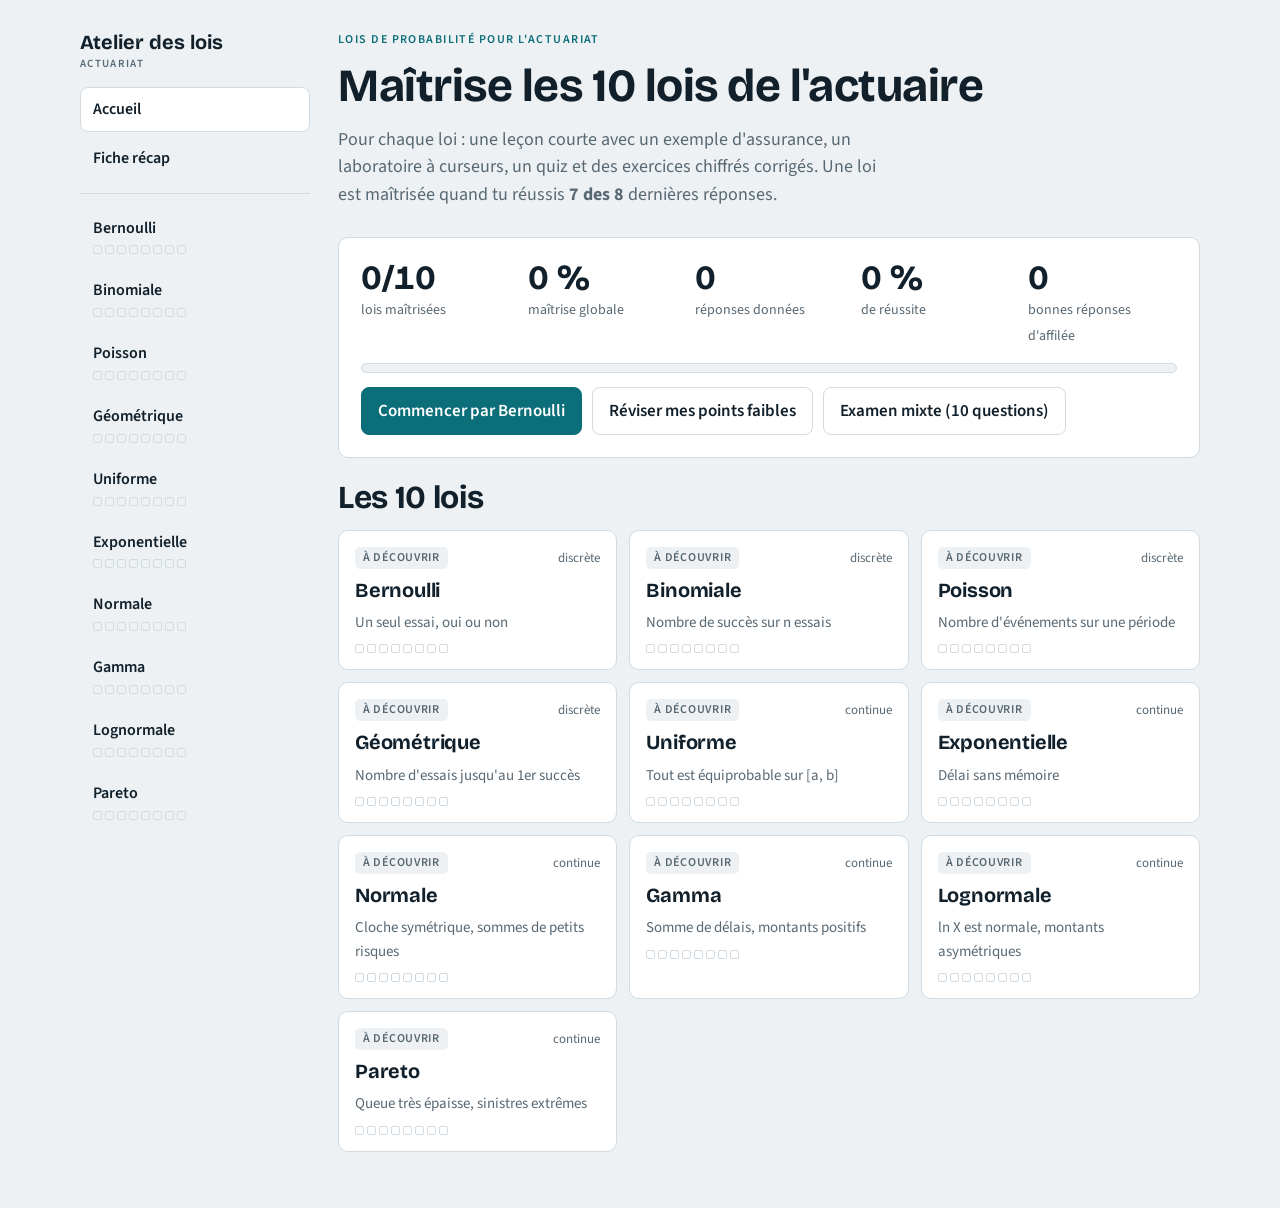
==== lois-actuariat.html @ 423b32e6 "Ajoute l'Atelier des lois : programme interactif pour maîtriser les lois de l'actuariat Co-Authored-" ====
<!doctype html>
<html lang="fr"><head><meta charset="utf-8"><meta name="viewport" content="width=device-width,initial-scale=1"></head><body>
<title>Atelier des lois</title>
<link rel="preconnect" href="https://fonts.googleapis.com">
<link rel="preconnect" href="https://fonts.gstatic.com" crossorigin>
<link rel="stylesheet" href="https://fonts.googleapis.com/css2?family=Bricolage+Grotesque:opsz,wght@12..96,500;12..96,700&family=Source+Sans+3:wght@400;600;700&family=JetBrains+Mono:wght@400;600&display=swap">
<style>
/* Layout: a rail of the ten laws (side rail on desktop, scroll strip on phone) beside a single working area. */
:root{
  --bg:#EDF1F3; --surface:#FFFFFF; --ink:#12202B; --muted:#586873; --line:#D2DBE1; --bar:#A9BAC5;
  --accent:#0B6E78; --accent-ink:#FFFFFF; --accent-soft:#D8EDEF;
  --good:#1E7B4A; --good-soft:#DCF0E4; --bad:#B3372C; --bad-soft:#F8DEDA; --warn:#8F6200; --warn-soft:#F6EBCB;
  --display:'Bricolage Grotesque','Segoe UI',system-ui,sans-serif;
  --body:'Source Sans 3','Segoe UI',system-ui,sans-serif;
  --mono:'JetBrains Mono',ui-monospace,Menlo,Consolas,monospace;
}
@media (prefers-color-scheme:dark){:root:not([data-theme="light"]){
  --bg:#0E161C; --surface:#16212A; --ink:#E6EEF2; --muted:#93A4AF; --line:#2A3945; --bar:#3F5666;
  --accent:#4CC3CF; --accent-ink:#06262A; --accent-soft:#143A40;
  --good:#5BCB8B; --good-soft:#14352A; --bad:#F0847A; --bad-soft:#3B1F1C; --warn:#E0B34A; --warn-soft:#3A2F12; color-scheme:dark}}
:root[data-theme="dark"]{
  --bg:#0E161C; --surface:#16212A; --ink:#E6EEF2; --muted:#93A4AF; --line:#2A3945; --bar:#3F5666;
  --accent:#4CC3CF; --accent-ink:#06262A; --accent-soft:#143A40;
  --good:#5BCB8B; --good-soft:#14352A; --bad:#F0847A; --bad-soft:#3B1F1C; --warn:#E0B34A; --warn-soft:#3A2F12; color-scheme:dark}
*{box-sizing:border-box}
body{background:var(--bg);color:var(--ink);font:400 17px/1.55 var(--body);padding-inline:16px;padding-block:20px 48px}
.app{max-width:1120px;margin:0 auto;display:grid;grid-template-columns:230px minmax(0,1fr);gap:28px;align-items:start}
h1,h2,h3{font-family:var(--display);line-height:1.12;margin:0;text-wrap:balance;letter-spacing:-.01em}
h1{font-size:clamp(30px,5vw,46px);font-weight:700}
h2{font-size:clamp(24px,3.6vw,32px);font-weight:700}
h3{font-size:19px;font-weight:700}
p{margin:0}
button{font:inherit;color:inherit;cursor:pointer}
:focus-visible{outline:3px solid var(--accent);outline-offset:2px}
.eyebrow{font:600 12px/1 var(--body);letter-spacing:.12em;text-transform:uppercase;color:var(--accent)}
.muted{color:var(--muted)}
.mono{font-family:var(--mono)}

/* rail */
.rail{position:sticky;top:env(safe-area-inset-top,0px);display:flex;flex-direction:column;gap:4px;padding-top:4px}
.brand{font:700 20px/1 var(--display);margin-bottom:14px;display:flex;flex-direction:column;gap:6px}
.brand span{font:600 11px/1 var(--body);letter-spacing:.12em;text-transform:uppercase;color:var(--muted)}
.rail button{all:unset;box-sizing:border-box;cursor:pointer;display:flex;flex-direction:column;gap:5px;padding:9px 12px;border-radius:8px;border:1px solid transparent}
.rail button:hover{background:var(--surface)}
.rail button:focus-visible{outline:3px solid var(--accent)}
.rail button[aria-current="page"]{background:var(--surface);border-color:var(--line)}
.rail .nm{font-weight:600;font-size:16px;white-space:nowrap}
.rail .sep{height:1px;background:var(--line);margin:8px 0}
.pips{display:flex;gap:3px}
.pips i{width:9px;height:9px;border-radius:2px;background:transparent;border:1.5px solid var(--line)}
.pips i.on{background:var(--good);border-color:var(--good)}
.pips i.off{background:var(--bad);border-color:var(--bad)}

main{min-width:0;display:flex;flex-direction:column;gap:22px}
.panel{background:var(--surface);border:1px solid var(--line);border-radius:10px;padding:22px}
.stack{display:flex;flex-direction:column;gap:14px}
.row{display:flex;flex-wrap:wrap;gap:10px;align-items:center}
.btn{border:1px solid var(--line);background:var(--surface);padding:10px 16px;border-radius:8px;font-weight:600}
.btn:hover{border-color:var(--accent)}
.btn.pri{background:var(--accent);color:var(--accent-ink);border-color:var(--accent)}
.btn.pri:hover{filter:brightness(1.08)}
.btn:disabled{opacity:.5;cursor:default}
.chip{display:inline-block;font:600 12px/1 var(--body);letter-spacing:.06em;text-transform:uppercase;padding:5px 8px;border-radius:5px;background:var(--accent-soft);color:var(--accent)}
.chip.good{background:var(--good-soft);color:var(--good)}
.chip.warn{background:var(--warn-soft);color:var(--warn)}
.chip.mute{background:var(--bg);color:var(--muted)}
.bar{height:10px;background:var(--bg);border-radius:5px;overflow:hidden;border:1px solid var(--line)}
.bar>div{height:100%;background:var(--accent)}

/* home */
.hero{display:flex;flex-direction:column;gap:14px;padding-block:6px}
.hero p{max-width:62ch;color:var(--muted);font-size:18px}
.dash{display:grid;grid-template-columns:repeat(auto-fit,minmax(118px,1fr));gap:18px}
.stat b{display:block;font:700 34px/1.05 var(--display);font-variant-numeric:tabular-nums}
.stat span{font-size:14px;color:var(--muted)}
.laws{display:grid;grid-template-columns:repeat(auto-fill,minmax(210px,1fr));gap:12px}
.lawcard{all:unset;box-sizing:border-box;cursor:pointer;background:var(--surface);border:1px solid var(--line);border-radius:10px;padding:16px;display:flex;flex-direction:column;gap:10px;min-width:0}
.lawcard:hover{border-color:var(--accent)}
.lawcard:focus-visible{outline:3px solid var(--accent)}
.lawcard h3{font-size:20px}
.lawcard .reco{font-size:15px;color:var(--muted)}

/* tabs */
.tabs{display:flex;flex-wrap:wrap;gap:6px;border-bottom:1px solid var(--line)}
.tabs button{all:unset;box-sizing:border-box;cursor:pointer;padding:10px 14px;font-weight:600;color:var(--muted);border-bottom:3px solid transparent;margin-bottom:-1px}
.tabs button[aria-selected="true"]{color:var(--ink);border-bottom-color:var(--accent)}
.tabs button:focus-visible{outline:3px solid var(--accent)}
.lead{font:500 21px/1.4 var(--display);max-width:60ch}
.cols{display:grid;grid-template-columns:repeat(auto-fit,minmax(260px,1fr));gap:16px}
.formulas{font:400 15.5px/1.9 var(--mono);background:var(--bg);border-radius:8px;padding:14px 16px;overflow-x:auto;white-space:pre}
.tips{margin:0;padding:0;list-style:none;display:flex;flex-direction:column;gap:10px}
.tips li{padding-left:22px;position:relative}
.tips li::before{content:"";position:absolute;left:2px;top:.6em;width:9px;height:9px;border-radius:2px;background:var(--accent)}
.trap{border-left:4px solid var(--bad);background:var(--bad-soft);padding:12px 14px;border-radius:0 8px 8px 0}
.trap b{color:var(--bad)}

/* explorer */
.chart{width:100%;height:auto;display:block}
.chart text{fill:var(--muted);font:12px var(--mono)}
.ctl{display:grid;grid-template-columns:repeat(auto-fit,minmax(220px,1fr));gap:14px 22px}
.ctl label{display:flex;flex-direction:column;gap:4px;font-weight:600;font-size:15px}
.ctl output{font:600 15px var(--mono);color:var(--accent)}
.ctl input[type=range]{width:100%;accent-color:var(--accent)}
.kv{display:grid;grid-template-columns:repeat(auto-fit,minmax(130px,1fr));gap:12px}
.kv div{background:var(--bg);border-radius:8px;padding:10px 12px}
.kv small{display:block;color:var(--muted);font-size:13px}
.kv b{font:600 19px var(--mono);font-variant-numeric:tabular-nums;word-break:break-word}
.kv .hl{background:var(--accent-soft)}
.kv .hl b{color:var(--accent)}

/* sessions */
.prog{display:flex;align-items:center;gap:12px}
.prog .bar{flex:1}
.q{font:500 22px/1.35 var(--display);max-width:62ch}
.q b{font-weight:700}
.opts{display:flex;flex-direction:column;gap:9px}
.opt{text-align:left;border:1.5px solid var(--line);background:var(--surface);border-radius:8px;padding:12px 14px;display:flex;gap:12px}
.opt:hover:not(:disabled){border-color:var(--accent)}
.opt .k{font:600 14px var(--mono);color:var(--muted);padding-top:2px}
.opt.right{border-color:var(--good);background:var(--good-soft)}
.opt.wrong{border-color:var(--bad);background:var(--bad-soft)}
.opt:disabled{cursor:default}
.ans{display:flex;flex-wrap:wrap;gap:10px}
.ans input{font:600 20px var(--mono);padding:10px 14px;border:1.5px solid var(--line);border-radius:8px;background:var(--surface);color:var(--ink);width:min(100%,220px)}
.fb{padding:14px 16px;border-radius:8px;display:flex;flex-direction:column;gap:6px}
.fb.ok{background:var(--good-soft)}
.fb.ko{background:var(--bad-soft)}
.fb strong{font-family:var(--display);font-size:18px}
.fb.ok strong{color:var(--good)}
.fb.ko strong{color:var(--bad)}
.hint{background:var(--warn-soft);color:var(--ink);padding:10px 14px;border-radius:8px;font-family:var(--mono);font-size:14.5px}
.big{font:700 clamp(44px,9vw,72px)/1 var(--display);font-variant-numeric:tabular-nums}
.scroll{overflow-x:auto}
table{border-collapse:collapse;width:100%;min-width:760px;font-size:15px}
th,td{text-align:left;padding:10px 12px;border-bottom:1px solid var(--line);vertical-align:top}
th{font:600 12px var(--body);letter-spacing:.08em;text-transform:uppercase;color:var(--muted)}
td.m{font-family:var(--mono);font-size:13.5px}
.decide{display:grid;grid-template-columns:repeat(auto-fit,minmax(280px,1fr));gap:8px 24px;margin:0;padding:0;list-style:none}
.decide li{display:flex;gap:10px;align-items:baseline}
.decide b{white-space:nowrap}

@media (max-width:860px){
  .app{grid-template-columns:minmax(0,1fr);gap:16px}
  .rail{position:static;flex-direction:row;overflow-x:auto;gap:6px;padding-bottom:8px}
  .brand{display:none}
  .rail button{flex:0 0 auto;background:var(--surface);border-color:var(--line)}
  .rail .sep{display:none}
  .panel{padding:16px}
}
@media (prefers-reduced-motion:no-preference){.bar>div{transition:width .5s}}
</style>

<div class="app">
  <nav class="rail" id="rail" aria-label="Navigation"></nav>
  <main id="main"></main>
</div>

<script>
(function(){
'use strict';
const rnd=a=>a[Math.floor(Math.random()*a.length)];
const ri=(a,b)=>a+Math.floor(Math.random()*(b-a+1));
const shuffle=a=>{a=a.slice();for(let i=a.length-1;i>0;i--){const j=Math.floor(Math.random()*(i+1));[a[i],a[j]]=[a[j],a[i]];}return a;};
const fr=(x,d=3)=>isFinite(x)?Number(x).toLocaleString('fr-FR',{maximumFractionDigits:d}):'∞';
const $=s=>document.querySelector(s);
const comb=(n,k)=>{let r=1;for(let i=1;i<=k;i++)r=r*(n-k+i)/i;return r;};
function lg(x){const c=[76.18009172947146,-86.50532032941677,24.01409824083091,-1.231739572450155,0.1208650973866179e-2,-0.5395239384953e-5];let y=x,t=x+5.5;t-=(x+.5)*Math.log(t);let s=1.000000000190015;for(let j=0;j<6;j++)s+=c[j]/++y;return -t+Math.log(2.5066282746310005*s/x);}
function erf(x){const s=Math.sign(x);x=Math.abs(x);const t=1/(1+.3275911*x);return s*(1-(((((1.061405429*t-1.453152027)*t)+1.421413741)*t-.284496736)*t+.254829592)*t*Math.exp(-x*x));}
const Phi=z=>.5*(1+erf(z/Math.SQRT2));
const PHI={0.5:.6915,1:.8413,1.5:.9332,2:.9772};
const sumF=(f,lo,k)=>{let s=0;for(let i=lo;i<=k;i++)s+=f(i);return Math.min(1,s);};
function simpson(f,a,b,n=400){if(b<=a)return 0;const h=(b-a)/n;let s=f(a)+f(b);for(let i=1;i<n;i++)s+=f(a+i*h)*(i%2?4:2);return s*h/3;}

/* ======================= CONTENU : les 10 lois ======================= */
const LAWS=[
{id:'bernoulli',name:'Bernoulli',tag:'discrète',reco:'Un seul essai, oui ou non',
 idea:`Une seule expérience, deux issues : succès (1) avec la probabilité p, échec (0) sinon. C'est la brique de base de presque toutes les autres lois de comptage.`,
 ex:`Une police d'assurance auto sur un an : sinistre (1) ou pas de sinistre (0). Si 8 % des assurés ont un sinistre, alors p = 0,08.`,
 formulas:`P(X=1) = p        P(X=0) = 1 − p\nE[X]   = p\nVar(X) = p(1 − p)`,
 eS:'p',vS:'p(1−p)',use:'Indicateur de sinistre, de décès, de défaut',
 tips:[`E[X] = p : l'espérance d'un indicateur est la probabilité de l'événement.`,`La variance est maximale pour p = 0,5 (elle vaut alors 0,25). Elle tend vers 0 quand p approche 0 ou 1.`,`Une perte de montant fixe L avec probabilité p s'écrit L·X : espérance L·p, variance L²·p(1−p).`],
 trap:`La variance est p(1−p), pas p². Et pour une perte L·X, la constante L passe au carré dans la variance.`,
 kind:'d',params:[{k:'p',l:'p (probabilité de succès)',min:.02,max:.98,step:.01,v:.3}],
 range:p=>[0,1],f:(p,k)=>k===1?p.p:k===0?1-p.p:0,F:(p,k)=>k<0?0:k<1?1-p.p:1,
 mean:p=>p.p,vr:p=>p.p*(1-p.p),
 gen:[
  ()=>{const p=rnd([.05,.1,.15,.2,.25,.3]);return{q:`Un assuré a une probabilité <b>${fr(p)}</b> d'avoir un sinistre dans l'année. Soit X l'indicateur du sinistre (1 si sinistre, 0 sinon). Calcule <b>Var(X)</b>.`,a:p*(1-p),hint:'Var(X) = p(1 − p)',sol:`X est une Bernoulli(${fr(p)}). Var(X) = p(1 − p) = ${fr(p)} × ${fr(1-p)} = ${fr(p*(1-p),4)}.`};},
  ()=>{const p=rnd([.05,.1,.2,.25]),L=rnd([1000,2000,5000]);return{q:`Une police verse <b>${fr(L)} €</b> en cas de sinistre, qui survient avec la probabilité <b>${fr(p)}</b>. Quelle est la perte moyenne (espérance) par police, en euros ?`,a:L*p,hint:'E[L·X] = L · p',sol:`La perte vaut L·X avec X ~ Bernoulli(${fr(p)}). E[L·X] = L × p = ${fr(L)} × ${fr(p)} = ${fr(L*p,2)} €.`};},
  ()=>{const p=rnd([.1,.2,.25]),L=rnd([10,20,100]);return{q:`Même situation : perte de <b>${L} €</b> avec la probabilité <b>${fr(p)}</b>. Calcule la <b>variance</b> de la perte (en €²).`,a:L*L*p*(1-p),hint:'Var(L·X) = L² · p(1 − p)',sol:`Var(L·X) = L² · p(1 − p) = ${L*L} × ${fr(p*(1-p),4)} = ${fr(L*L*p*(1-p),2)}.`};},
  ()=>{const p=rnd([.1,.2,.3,.4]),v=p*(1-p);return{q:`Une Bernoulli a pour variance <b>${fr(v,4)}</b>, et on sait que p < 0,5. Quelle est la valeur de <b>p</b> ?`,a:p,hint:'Résous p(1 − p) = variance',sol:`p(1 − p) = ${fr(v,4)} donne p² − p + ${fr(v,4)} = 0. Les deux racines sont ${fr(p)} et ${fr(1-p)} ; comme p < 0,5, p = ${fr(p)}.`};}
 ],
 qcm:[
  {q:`Une police a 12 % de risque de sinistre. X vaut 1 s'il y a sinistre. Que vaut E[X] ?`,o:['0,12','0,1056','0,88','1,2'],c:0,e:`Pour une Bernoulli, E[X] = p = 0,12.`},
  {q:`Avec la même police (p = 0,12), que vaut Var(X) ?`,o:['0,12','0,1056','0,0144','0,88'],c:1,e:`Var(X) = p(1 − p) = 0,12 × 0,88 = 0,1056.`},
  {q:`Pour quelle valeur de p la variance d'une Bernoulli est-elle la plus grande ?`,o:['p = 0','p = 0,5','p = 1','p = 0,25'],c:1,e:`p(1 − p) est une parabole maximale en p = 0,5, où elle vaut 0,25.`},
  {q:`Quelle situation est modélisée par une loi de Bernoulli ?`,o:[`Le nombre de sinistres d'un portefeuille en un an`,`Un assuré a-t-il un sinistre cette année (oui ou non) ?`,`Le montant d'un sinistre`,`Le délai avant le premier sinistre`],c:1,e:`Bernoulli = un seul essai avec deux issues possibles.`}
 ]},

{id:'binomiale',name:'Binomiale',tag:'discrète',reco:'Nombre de succès sur n essais',
 idea:`C'est le nombre de succès parmi n essais indépendants qui ont tous la même probabilité p. Autrement dit, une somme de n Bernoulli(p) indépendantes.`,
 ex:`Un portefeuille de 20 polices indépendantes, chacune avec 10 % de risque de sinistre. Le nombre de polices sinistrées suit une Binomiale(20 ; 0,1).`,
 formulas:`P(X=k) = C(n,k) · p^k · (1−p)^(n−k)\nE[X]   = n·p\nVar(X) = n·p·(1−p)`,
 eS:'np',vS:'np(1−p)',use:'Nombre de sinistrés dans un portefeuille de taille fixe',
 tips:[`Var < E toujours, car (1 − p) < 1. Si tu vois une variance supérieure à la moyenne, ce n'est pas une binomiale.`,`« Au moins un » : passe par le complémentaire. P(X ≥ 1) = 1 − (1 − p)^n, bien plus rapide que de sommer.`,`Deux binomiales indépendantes de même p s'additionnent : Bin(n₁,p) + Bin(n₂,p) = Bin(n₁+n₂, p).`],
 trap:`Il faut l'indépendance et la même probabilité p pour tous les essais. Deux assurés d'une même famille ne sont pas indépendants pour un incendie.`,
 kind:'d',params:[{k:'n',l:'n (nombre d\'essais)',min:1,max:40,step:1,v:20},{k:'p',l:'p (probabilité de succès)',min:.01,max:.99,step:.01,v:.1}],
 range:p=>[0,p.n],f:(p,k)=>k<0||k>p.n?0:Math.exp(lg(p.n+1)-lg(k+1)-lg(p.n-k+1)+k*Math.log(p.p)+(p.n-k)*Math.log(1-p.p)),
 F:null,mean:p=>p.n*p.p,vr:p=>p.n*p.p*(1-p.p),
 gen:[
  ()=>{const n=ri(8,15),p=rnd([.1,.15,.2,.25]),k=ri(0,3),a=comb(n,k)*Math.pow(p,k)*Math.pow(1-p,n-k);return{q:`Un portefeuille compte <b>${n}</b> polices indépendantes, chacune avec la probabilité <b>${fr(p)}</b> d'avoir un sinistre dans l'année. Quelle est la probabilité d'avoir exactement <b>${k}</b> police${k>1?'s':''} sinistrée${k>1?'s':''} ?`,a,hint:'P(X=k) = C(n,k) · p^k · (1−p)^(n−k)',sol:`X ~ Bin(${n} ; ${fr(p)}). P(X=${k}) = C(${n},${k}) × ${fr(p)}^${k} × ${fr(1-p)}^${n-k} = ${fr(comb(n,k))} × ${fr(Math.pow(p,k),5)} × ${fr(Math.pow(1-p,n-k),5)} = ${fr(a,4)}.`};},
  ()=>{const n=rnd([20,50,100,200]),p=rnd([.02,.05,.1,.15]);return{q:`Sur <b>${n}</b> polices indépendantes, chacune a la probabilité <b>${fr(p)}</b> de sinistre. Combien de sinistres attend-on en moyenne ?`,a:n*p,hint:'E[X] = n · p',sol:`E[X] = n·p = ${n} × ${fr(p)} = ${fr(n*p)}.`};},
  ()=>{const n=rnd([5,8,10,12]),p=rnd([.05,.1,.2]),a=1-Math.pow(1-p,n);return{q:`<b>${n}</b> polices indépendantes, probabilité <b>${fr(p)}</b> de sinistre chacune. Quelle est la probabilité qu'il y ait <b>au moins un</b> sinistre ?`,a,hint:'P(X ≥ 1) = 1 − P(X = 0) = 1 − (1−p)^n',sol:`P(X ≥ 1) = 1 − P(X=0) = 1 − ${fr(1-p)}^${n} = 1 − ${fr(Math.pow(1-p,n),4)} = ${fr(a,4)}.`};},
  ()=>{const n=rnd([10,20,40,50]),p=rnd([.1,.2,.25,.4]);return{q:`Soit X ~ Binomiale(<b>${n}</b> ; <b>${fr(p)}</b>). Calcule <b>Var(X)</b>.`,a:n*p*(1-p),hint:'Var(X) = n · p · (1−p)',sol:`Var(X) = n·p·(1−p) = ${n} × ${fr(p)} × ${fr(1-p)} = ${fr(n*p*(1-p))}.`};}
 ],
 qcm:[
  {q:`20 polices indépendantes, p = 0,1 chacune. Quel est le nombre moyen de sinistres ?`,o:['2','1,8','0,1','20'],c:0,e:`E[X] = n·p = 20 × 0,1 = 2.`},
  {q:`Pour la même binomiale (n = 20, p = 0,1), que vaut la variance ?`,o:['2','1,8','0,18','4'],c:1,e:`Var = n·p·(1−p) = 20 × 0,1 × 0,9 = 1,8. Elle est bien plus petite que la moyenne (2).`},
  {q:`Laquelle de ces hypothèses n'est PAS nécessaire pour une loi binomiale ?`,o:['Les essais sont indépendants','La probabilité p est la même pour chaque essai','Le nombre d\'essais n est fixé à l\'avance','Tous les sinistres ont le même montant'],c:3,e:`La binomiale compte des succès. Le montant des sinistres n'intervient pas.`},
  {q:`n = 10 et p = 0,05. Quelle est la façon la plus rapide de calculer P(X ≥ 1) ?`,o:['1 − 0,95¹⁰','Sommer P(X=1) + … + P(X=10)','10 × 0,05','0,05¹⁰'],c:0,e:`Le complémentaire de « au moins un » est « aucun » : P(X ≥ 1) = 1 − (1 − p)^n.`}
 ]},

{id:'poisson',name:'Poisson',tag:'discrète',reco:'Nombre d\'événements sur une période',
 idea:`Elle compte des événements rares et indépendants qui arrivent à un rythme moyen λ sur une période donnée. Pas de nombre maximal d'essais : 0, 1, 2, 3… sans limite.`,
 ex:`Un portefeuille subit en moyenne 3 sinistres par an. Le nombre de sinistres d'une année suit une Poisson(λ = 3).`,
 formulas:`P(X=k) = e^(−λ) · λ^k / k!\nE[X]   = λ\nVar(X) = λ`,
 eS:'λ',vS:'λ',use:'Fréquence des sinistres (nombre de sinistres par an)',
 tips:[`Moyenne = variance = λ : c'est le test de reconnaissance. Si la variance observée est bien plus grande que la moyenne, on parle de surdispersion et on passe à une binomiale négative.`,`Le taux suit la durée : λ = 3 par an devient 1,5 pour 6 mois et 6 pour 2 ans.`,`Poisson(λ₁) + Poisson(λ₂) indépendantes = Poisson(λ₁+λ₂).`,`P(X=0) = e^(−λ) : réflexe pour « aucun sinistre » et pour « au moins un » (1 − e^(−λ)).`],
 trap:`P(X ≥ 1) vaut 1 − e^(−λ), pas λ. Et pense à convertir λ dans l'unité de temps de la question.`,
 kind:'d',params:[{k:'l',l:'λ (taux moyen)',min:.2,max:20,step:.1,v:3}],
 range:p=>[0,Math.ceil(p.l+5*Math.sqrt(p.l)+3)],f:(p,k)=>k<0?0:Math.exp(-p.l+k*Math.log(p.l)-lg(k+1)),F:null,
 mean:p=>p.l,vr:p=>p.l,
 gen:[
  ()=>{const l=rnd([1,2,3,4,5]),k=ri(0,4),a=Math.exp(-l)*Math.pow(l,k)/comb(k,k)/[1,1,2,6,24][k];return{q:`Le nombre de sinistres annuels suit une loi de Poisson de paramètre <b>λ = ${l}</b>. Quelle est la probabilité d'avoir exactement <b>${k}</b> sinistre${k>1?'s':''} ?`,a,hint:'P(X=k) = e^(−λ) · λ^k / k!',sol:`P(X=${k}) = e^(−${l}) × ${l}^${k} / ${k}! = ${fr(Math.exp(-l),5)} × ${l**k} / ${[1,1,2,6,24][k]} = ${fr(a,4)}.`};},
  ()=>{const r=rnd([.5,1,1.5,2]),t=rnd([2,3,4]),l=r*t,a=Math.exp(-l);return{q:`Un portefeuille subit en moyenne <b>${fr(r)}</b> sinistre par mois (loi de Poisson). Quelle est la probabilité de n'avoir <b>aucun sinistre en ${t} mois</b> ?`,a,hint:'Convertis λ sur la durée : λ_période = taux × durée',sol:`Sur ${t} mois, λ = ${fr(r)} × ${t} = ${fr(l)}. P(X=0) = e^(−${fr(l)}) = ${fr(a,4)}.`};},
  ()=>{const l=rnd([1,2,3,4]),a=Math.exp(-l)*(1+l);return{q:`X ~ Poisson(<b>${l}</b>). Calcule <b>P(X ≤ 1)</b>.`,a,hint:'P(X ≤ 1) = P(X=0) + P(X=1)',sol:`P(X ≤ 1) = e^(−${l}) + ${l}·e^(−${l}) = e^(−${l})(1 + ${l}) = ${fr(a,4)}.`};},
  ()=>{const l=rnd([1,2,3]),a=1-Math.exp(-l)*(1+l);return{q:`X ~ Poisson(<b>${l}</b>). Calcule la probabilité d'avoir <b>au moins 2</b> sinistres.`,a,hint:'P(X ≥ 2) = 1 − P(X=0) − P(X=1)',sol:`P(X ≥ 2) = 1 − e^(−${l})(1 + ${l}) = 1 − ${fr(1-a,4)} = ${fr(a,4)}.`};}
 ],
 qcm:[
  {q:`Les sinistres suivent une Poisson(λ = 3) par an. Que valent l'espérance et la variance ?`,o:['E = 3 et Var = 3','E = 3 et Var = 9','E = 3 et Var = √3','E = 3 et Var = 1/3'],c:0,e:`Pour une Poisson, E[X] = Var(X) = λ.`},
  {q:`On observe un nombre de sinistres de moyenne 4 et de variance 12. La loi de Poisson convient-elle ?`,o:['Oui','Non : la variance dépasse la moyenne (surdispersion)','Non : la variance est inférieure à la moyenne','Oui, car 12 est un multiple de 4'],c:1,e:`Une Poisson impose Var = E. Ici Var > E : on cherchera plutôt une binomiale négative.`},
  {q:`Il y a en moyenne 2 sinistres par an. Quelle loi décrit le nombre de sinistres sur 6 mois ?`,o:['Poisson(1)','Poisson(2)','Poisson(4)','Poisson(0,5)'],c:0,e:`Le taux est proportionnel à la durée : 2 × 0,5 = 1.`},
  {q:`Deux portefeuilles indépendants ont des sinistres Poisson(2) et Poisson(3). Que dire du total ?`,o:['Poisson(5)','Poisson(6)','Poisson(2,5)','Une loi normale exacte'],c:0,e:`La somme de Poisson indépendantes est une Poisson dont les paramètres s'additionnent.`}
 ]},

{id:'geometrique',name:'Géométrique',tag:'discrète',reco:'Nombre d\'essais jusqu\'au 1er succès',
 idea:`On répète des essais indépendants de probabilité p, et on s'arrête au premier succès. X est le rang de cet essai : 1, 2, 3… La loi n'a pas de mémoire.`,
 ex:`Chaque année, un assuré a 20 % de chances d'avoir un sinistre. X est l'année du premier sinistre : on l'attend en moyenne 1/0,2 = 5 ans.`,
 formulas:`P(X=k) = (1−p)^(k−1) · p     k = 1, 2, 3…\nP(X>k) = (1−p)^k\nE[X]   = 1/p\nVar(X) = (1−p)/p²`,
 eS:'1/p',vS:'(1−p)/p²',use:'Années avant un premier sinistre, durée de vie discrète',
 tips:[`P(X > k) : k échecs de suite, donc (1−p)^k. Pas de somme à faire.`,`Sans mémoire : après 5 années sans sinistre, la probabilité d'un sinistre l'an prochain reste p.`,`Moyenne 1/p : p = 0,25 donne 4 essais en moyenne. Plus p est petit, plus l'attente est longue.`],
 trap:`Deux conventions existent. Ici X compte les essais (k ≥ 1). Certains livres comptent les échecs avant le succès (k ≥ 0) et la moyenne devient (1−p)/p. Lis la définition de l'énoncé.`,
 kind:'d',params:[{k:'p',l:'p (probabilité de succès)',min:.05,max:.9,step:.01,v:.25}],
 range:p=>[1,Math.min(40,Math.ceil(4/p.p))],f:(p,k)=>k<1?0:Math.pow(1-p.p,k-1)*p.p,F:(p,k)=>k<1?0:1-Math.pow(1-p.p,Math.floor(k)),
 mean:p=>1/p.p,vr:p=>(1-p.p)/(p.p*p.p),
 gen:[
  ()=>{const p=rnd([.1,.2,.25,.5]);return{q:`Chaque année, un assuré a la probabilité <b>${fr(p)}</b> d'avoir un sinistre. En moyenne, au bout de combien d'années survient le <b>premier</b> sinistre ?`,a:1/p,hint:'E[X] = 1/p',sol:`X suit une loi géométrique de paramètre ${fr(p)}. E[X] = 1/p = 1/${fr(p)} = ${fr(1/p)} années.`};},
  ()=>{const p=rnd([.1,.2,.25,.5]),k=ri(2,4),a=Math.pow(1-p,k-1)*p;return{q:`Même situation (p = <b>${fr(p)}</b> par an). Quelle est la probabilité que le premier sinistre ait lieu <b>exactement la ${k}ᵉ année</b> ?`,a,hint:'P(X=k) = (1−p)^(k−1) · p',sol:`${k-1} années sans sinistre puis un sinistre : ${fr(1-p)}^${k-1} × ${fr(p)} = ${fr(a,4)}.`};},
  ()=>{const p=rnd([.1,.2,.25]),k=ri(2,5),a=Math.pow(1-p,k);return{q:`Probabilité annuelle de sinistre : <b>${fr(p)}</b>. Quelle est la probabilité de <b>ne pas avoir de sinistre pendant ${k} ans</b> (c'est-à-dire P(X > ${k})) ?`,a,hint:'P(X > k) = (1−p)^k',sol:`P(X > ${k}) = (1 − ${fr(p)})^${k} = ${fr(1-p)}^${k} = ${fr(a,4)}.`};},
  ()=>{const p=rnd([.1,.2,.25,.5]);return{q:`X suit une loi géométrique de paramètre <b>p = ${fr(p)}</b> (nombre d'essais). Calcule <b>Var(X)</b>.`,a:(1-p)/(p*p),hint:'Var(X) = (1−p)/p²',sol:`Var(X) = (1 − ${fr(p)}) / ${fr(p)}² = ${fr(1-p)} / ${fr(p*p,4)} = ${fr((1-p)/(p*p))}.`};}
 ],
 qcm:[
  {q:`Un assuré a une probabilité 0,25 de sinistre par an. X est l'année du premier sinistre. Que vaut E[X] ?`,o:['4','0,25','0,75','3'],c:0,e:`E[X] = 1/p = 1/0,25 = 4 ans.`},
  {q:`Avec p = 0,25, que vaut P(X > 3) ?`,o:['0,75³','0,25³','3 × 0,25','1 − 0,75³'],c:0,e:`X > 3 signifie 3 années sans sinistre : (1 − p)³ = 0,75³ ≈ 0,42.`},
  {q:`Quelle propriété caractérise la loi géométrique ?`,o:['Elle est sans mémoire','Elle est symétrique','Sa variance égale sa moyenne','Elle prend des valeurs continues'],c:0,e:`P(X > s + t | X > s) = P(X > t) : le passé n'influence pas l'avenir.`},
  {q:`Un assuré n'a eu aucun sinistre depuis 5 ans. Quelle est la probabilité d'un sinistre l'an prochain ?`,o:['p','p / 5','1 − (1−p)⁵','0'],c:0,e:`Sans mémoire : les 5 années passées ne changent rien, la probabilité reste p.`}
 ]},

{id:'uniforme',name:'Uniforme',tag:'continue',reco:'Tout est équiprobable sur [a, b]',
 idea:`Toutes les valeurs d'un intervalle [a, b] sont également plausibles. Une probabilité se lit comme une longueur d'intervalle divisée par la longueur totale.`,
 ex:`Hypothèse UDD en assurance vie : les décès d'une année d'âge sont répartis uniformément entre 0 et 1. Le moment du décès suit une Uniforme(0 ; 1).`,
 formulas:`f(x) = 1/(b−a)  sur [a, b]\nF(x) = (x−a)/(b−a)\nE[X]   = (a+b)/2\nVar(X) = (b−a)²/12`,
 eS:'(a+b)/2',vS:'(b−a)²/12',use:'Date de décès ou de sinistre dans l\'année (UDD)',
 tips:[`P(c ≤ X ≤ d) = (d − c)/(b − a) : un simple rapport de longueurs, sans intégrale.`,`La moyenne est le milieu de l'intervalle.`,`Le « 12 » de la variance est à retenir avec (b−a)² au numérateur. Pour U(0,1) : 1/12.`],
 trap:`Dans la variance, c'est (b − a) au carré divisé par 12, pas (b − a)/12 ni la moitié de la longueur.`,
 kind:'c',params:[{k:'a',l:'a (borne basse)',min:0,max:10,step:.5,v:2},{k:'w',l:'b − a (largeur)',min:1,max:20,step:.5,v:8}],
 range:p=>[p.a-.15*p.w,p.a+1.15*p.w],f:(p,x)=>x>=p.a&&x<=p.a+p.w?1/p.w:0,F:(p,x)=>x<p.a?0:x>p.a+p.w?1:(x-p.a)/p.w,
 mean:p=>p.a+p.w/2,vr:p=>p.w*p.w/12,
 gen:[
  ()=>{const a=ri(0,10),b=a+ri(4,20);return{q:`X suit une loi uniforme sur <b>[${a} ; ${b}]</b>. Calcule <b>E[X]</b>.`,a:(a+b)/2,hint:'E[X] = (a+b)/2',sol:`E[X] = (${a} + ${b})/2 = ${fr((a+b)/2)}.`};},
  ()=>{const a=ri(0,5),L=rnd([6,12,18,24]),b=a+L;return{q:`X suit une loi uniforme sur <b>[${a} ; ${b}]</b>. Calcule <b>Var(X)</b>.`,a:L*L/12,hint:'Var(X) = (b−a)²/12',sol:`Var(X) = (${b} − ${a})²/12 = ${L*L}/12 = ${fr(L*L/12)}.`};},
  ()=>{const a=ri(0,5),L=rnd([10,20,40]),b=a+L,x=a+L*rnd([.25,.4,.5,.6,.75]);return{q:`X suit une loi uniforme sur <b>[${a} ; ${b}]</b>. Calcule <b>P(X ≤ ${fr(x)})</b>.`,a:(x-a)/L,hint:'P(X ≤ x) = (x−a)/(b−a)',sol:`P(X ≤ ${fr(x)}) = (${fr(x)} − ${a})/(${b} − ${a}) = ${fr(x-a)}/${L} = ${fr((x-a)/L,4)}.`};},
  ()=>{const a=0,L=rnd([10,20,50]),c=L*rnd([.1,.2,.3]),d=L*rnd([.5,.6,.8]);return{q:`Un sinistre survient à un moment uniforme sur <b>[0 ; ${L}]</b> jours. Quelle est la probabilité qu'il survienne <b>entre le jour ${fr(c)} et le jour ${fr(d)}</b> ?`,a:(d-c)/L,hint:'P(c ≤ X ≤ d) = (d−c)/(b−a)',sol:`(${fr(d)} − ${fr(c)}) / ${L} = ${fr(d-c)}/${L} = ${fr((d-c)/L,4)}.`};}
 ],
 qcm:[
  {q:`X suit une loi uniforme sur [0 ; 10]. Que vaut P(X ≤ 4) ?`,o:['0,4','0,25','0,6','4'],c:0,e:`P = (4 − 0)/(10 − 0) = 0,4.`},
  {q:`Quelle est l'espérance d'une loi uniforme sur [2 ; 8] ?`,o:['5','6','4','3'],c:0,e:`(2 + 8)/2 = 5 : le milieu de l'intervalle.`},
  {q:`Quelle est la variance d'une loi uniforme sur [0 ; 6] ?`,o:['3','6','36','0,5'],c:0,e:`(b − a)²/12 = 36/12 = 3.`},
  {q:`« Hypothèse UDD » signifie que…`,o:[`les décès sont répartis uniformément à l'intérieur de chaque année d'âge`,'tous les assurés ont le même âge','la mortalité est constante','les décès n\'ont lieu qu\'en fin d\'année'],c:0,e:`UDD = Uniform Distribution of Deaths : dans chaque année d'âge, la date de décès est uniforme.`}
 ]},

{id:'exponentielle',name:'Exponentielle',tag:'continue',reco:'Délai sans mémoire',
 idea:`C'est le temps d'attente avant un événement qui ne vieillit pas : le risque instantané est constant. Elle va de pair avec Poisson : si les sinistres arrivent en Poisson, les délais entre sinistres sont exponentiels.`,
 ex:`Le délai entre deux sinistres d'un portefeuille est en moyenne de 4 mois : exponentielle de moyenne 4, donc de taux λ = 1/4 par mois.`,
 formulas:`f(x) = λ · e^(−λx)     x ≥ 0\nS(x) = P(X>x) = e^(−λx)\nF(x) = 1 − e^(−λx)\nE[X] = 1/λ     Var(X) = 1/λ²`,
 eS:'1/λ',vS:'1/λ²',use:'Délais entre sinistres, durées de vie constantes',
 tips:[`Sans mémoire : P(X > s+t | X > s) = P(X > t). Avoir déjà attendu ne change rien.`,`Taux ou moyenne ? λ est un taux, la moyenne est 1/λ. Lis l'énoncé : si on te donne une moyenne de 5, λ = 0,2.`,`Écart-type = moyenne. C'est le signe d'une très forte variabilité.`,`Pour « plus de t » utilise S(t) = e^(−λt) directement.`],
 trap:`Confondre λ et 1/λ. « Moyenne de 4 mois » donne λ = 0,25, pas 4.`,
 kind:'c',params:[{k:'l',l:'λ (taux)',min:.05,max:2,step:.05,v:.5}],
 range:p=>[0,5/p.l],f:(p,x)=>x<0?0:p.l*Math.exp(-p.l*x),F:(p,x)=>x<0?0:1-Math.exp(-p.l*x),
 mean:p=>1/p.l,vr:p=>1/(p.l*p.l),
 gen:[
  ()=>{const m=rnd([2,4,5,10]),t=rnd([1,2,3,6,8]),a=Math.exp(-t/m);return{q:`Le délai entre deux sinistres suit une exponentielle de <b>moyenne ${m} mois</b>. Quelle est la probabilité que le délai <b>dépasse ${t} mois</b> ?`,a,hint:'λ = 1/moyenne, puis P(X > t) = e^(−λt)',sol:`λ = 1/${m} = ${fr(1/m)}. P(X > ${t}) = e^(−${fr(1/m)} × ${t}) = e^(−${fr(t/m)}) = ${fr(a,4)}.`};},
  ()=>{const m=rnd([2,4,5,10]),t=rnd([1,2,3,6]),a=1-Math.exp(-t/m);return{q:`Durée de vie d'un contrat : exponentielle de <b>moyenne ${m} ans</b>. Quelle est la probabilité que le contrat <b>s'arrête avant ${t} ans</b> ?`,a,hint:'P(X ≤ t) = 1 − e^(−λt)',sol:`λ = ${fr(1/m)}. P(X ≤ ${t}) = 1 − e^(−${fr(t/m)}) = ${fr(a,4)}.`};},
  ()=>{const m=rnd([2,3,4,5,10]);return{q:`X est exponentielle de <b>moyenne ${m}</b>. Calcule <b>Var(X)</b>.`,a:m*m,hint:'Var(X) = 1/λ² = moyenne²',sol:`Moyenne = 1/λ = ${m}, donc Var(X) = 1/λ² = ${m}² = ${m*m}.`};},
  ()=>{const m=rnd([2,4,5]),s=rnd([1,2,3]),t=rnd([1,2,4]),a=Math.exp(-t/m);return{q:`X est exponentielle de <b>moyenne ${m}</b>. Sachant que X > ${s}, quelle est la probabilité que X dépasse <b>${s+t}</b> ? (calcule P(X > ${s+t} | X > ${s}))`,a,hint:'Sans mémoire : le résultat vaut P(X > t) avec t = écart',sol:`Sans mémoire : P(X > ${s+t} | X > ${s}) = P(X > ${t}) = e^(−${t}/${m}) = ${fr(a,4)}.`};}
 ],
 qcm:[
  {q:`Le délai moyen entre deux sinistres est de 5 mois. Quel est le taux λ de l'exponentielle ?`,o:['0,2','5','0,5','25'],c:0,e:`Moyenne = 1/λ, donc λ = 1/5 = 0,2.`},
  {q:`X est exponentielle de moyenne 2. Que vaut P(X > 2) ?`,o:['e⁻¹ ≈ 0,368','e⁻² ≈ 0,135','1 − e⁻¹ ≈ 0,632','0,5'],c:0,e:`λ = 0,5 et S(2) = e^(−0,5 × 2) = e⁻¹ ≈ 0,368.`},
  {q:`Une machine a déjà fonctionné 3 ans (durée exponentielle). Que vaut P(X > 5 | X > 3) ?`,o:['P(X > 2)','P(X > 5)','P(X > 3)','1'],c:0,e:`Sans mémoire : seul l'écart de 2 ans compte.`},
  {q:`Quelle est la variance d'une exponentielle de moyenne 4 ?`,o:['16','4','2','0,25'],c:0,e:`Var = 1/λ² = (moyenne)² = 16.`}
 ]},

{id:'normale',name:'Normale',tag:'continue',reco:'Cloche symétrique, sommes de petits risques',
 idea:`La fameuse cloche. Elle apparaît quand on additionne beaucoup de petits risques indépendants (théorème central limite). Elle est entièrement décrite par sa moyenne μ et son écart-type σ.`,
 ex:`La charge annuelle totale d'un très grand portefeuille de milliers de polices se comporte comme une Normale. On y lit le seuil de provision à 95 %.`,
 formulas:`X ~ N(μ, σ²)\nZ = (X − μ)/σ  suit N(0, 1)\nP(X ≤ x) = Φ((x − μ)/σ)\nE[X] = μ     Var(X) = σ²`,
 eS:'μ',vS:'σ²',use:'Charge totale d\'un grand portefeuille, provisions',
 tips:[`Toujours standardiser : Z = (X − μ)/σ, puis lire Φ dans la table.`,`Valeurs à connaître : Φ(1) = 0,8413 · Φ(1,645) = 0,95 · Φ(1,96) = 0,975 · Φ(2) = 0,9772.`,`Symétrie : Φ(−z) = 1 − Φ(z). Donc P(X > μ + zσ) = 1 − Φ(z).`,`Règle 68 – 95 – 99,7 : environ 68 % des valeurs sont à moins de 1σ de μ, 95 % à moins de 2σ.`,`Somme de normales indépendantes : les moyennes s'additionnent, les variances aussi (pas les écarts-types).`],
 trap:`σ est l'écart-type, pas la variance. N(100, 20²) a un écart-type de 20. Et pour une somme de n variables indépendantes, l'écart-type devient σ√n, pas nσ.`,
 kind:'c',params:[{k:'m',l:'μ (moyenne)',min:0,max:100,step:1,v:50},{k:'s',l:'σ (écart-type)',min:1,max:30,step:1,v:10}],
 range:p=>[p.m-4*p.s,p.m+4*p.s],f:(p,x)=>Math.exp(-.5*Math.pow((x-p.m)/p.s,2))/(p.s*Math.sqrt(2*Math.PI)),F:(p,x)=>Phi((x-p.m)/p.s),
 mean:p=>p.m,vr:p=>p.s*p.s,
 gen:[
  ()=>{const m=ri(5,15)*10,s=rnd([5,10,15,20]),z=rnd([.5,1,1.5,2]),x=m+z*s;return{q:`La charge annuelle suit une loi normale <b>N(${m} ; ${s}²)</b> (moyenne ${m}, écart-type ${s}). Calcule <b>P(X ≤ ${fr(x)})</b>. Table : Φ(0,5)=0,6915 · Φ(1)=0,8413 · Φ(1,5)=0,9332 · Φ(2)=0,9772.`,a:PHI[z],tol:.0015,hint:'Standardise : z = (x − μ)/σ',sol:`z = (${fr(x)} − ${m})/${s} = ${fr(z)}. P(X ≤ ${fr(x)}) = Φ(${fr(z)}) = ${fr(PHI[z],4)}.`};},
  ()=>{const m=ri(5,15)*10,s=rnd([5,10,15,20]),z=rnd([.5,1,1.5,2]),x=m+z*s;return{q:`X ~ <b>N(${m} ; ${s}²)</b>. Calcule <b>P(X > ${fr(x)})</b>. Table : Φ(0,5)=0,6915 · Φ(1)=0,8413 · Φ(1,5)=0,9332 · Φ(2)=0,9772.`,a:1-PHI[z],tol:.0015,hint:'P(X > x) = 1 − Φ(z)',sol:`z = (${fr(x)} − ${m})/${s} = ${fr(z)}. P(X > ${fr(x)}) = 1 − Φ(${fr(z)}) = 1 − ${fr(PHI[z],4)} = ${fr(1-PHI[z],4)}.`};},
  ()=>{const m=ri(5,15)*10,s=rnd([5,10,15,20]);return{q:`X ~ <b>N(${m} ; ${s}²)</b>. Quel est le seuil x tel que <b>P(X ≤ x) = 0,95</b> ? (On donne Φ(1,645) = 0,95.)`,a:m+1.645*s,hint:'x = μ + 1,645 · σ',sol:`x = μ + 1,645σ = ${m} + 1,645 × ${s} = ${fr(m+1.645*s,2)}.`};},
  ()=>{const m=rnd([10,20,50]),s=rnd([2,3,4,5]),n=rnd([4,9,16]);return{q:`Un portefeuille compte <b>${n}</b> risques indépendants, chacun de moyenne ${m} et d'écart-type ${s}. Quel est l'<b>écart-type</b> de la charge totale S ?`,a:s*Math.sqrt(n),hint:'Var(S) = n σ², puis racine carrée',sol:`Var(S) = ${n} × ${s}² = ${n*s*s}. Écart-type = √${n*s*s} = ${fr(s*Math.sqrt(n),3)} (= σ√n).`};}
 ],
 qcm:[
  {q:`La charge X suit N(100 ; 20²). Que vaut P(X ≤ 100) ?`,o:['0,5','0,84','0,16','1'],c:0,e:`100 est la moyenne ; la loi est symétrique, donc la moitié des valeurs est en dessous.`},
  {q:`X ~ N(100 ; 20²). Quelle est la valeur standardisée de x = 140 ?`,o:['2','0,5','40','8'],c:0,e:`z = (140 − 100)/20 = 2.`},
  {q:`X₁ ~ N(10 ; 4) et X₂ ~ N(20 ; 9) sont indépendantes (4 et 9 sont des variances). Quelle est la loi de X₁ + X₂ ?`,o:['N(30 ; 13)','N(30 ; 25)','N(30 ; 5)','N(200 ; 13)'],c:0,e:`Moyennes et variances s'additionnent : 10 + 20 = 30 et 4 + 9 = 13.`},
  {q:`Que vaut Φ(−1,96) sachant que Φ(1,96) = 0,975 ?`,o:['0,025','0,975','−0,975','0,05'],c:0,e:`Φ(−z) = 1 − Φ(z) = 1 − 0,975 = 0,025.`}
 ]},

{id:'gamma',name:'Gamma',tag:'continue',reco:'Somme de délais, montants positifs',
 idea:`C'est la somme de α délais exponentiels indépendants de même taux β (quand α est entier, on parle d'Erlang). Plus généralement, elle modélise des montants positifs et asymétriques.`,
 ex:`Le temps pour accumuler 3 sinistres, avec un délai moyen de 2 mois entre sinistres : Gamma(α = 3 ; β = 0,5). Temps moyen : 3 × 2 = 6 mois.`,
 formulas:`X ~ Gamma(α, β)   (α forme, β taux)\nE[X]   = α/β\nVar(X) = α/β²\nα=2 : P(X>x) = e^(−βx) · (1 + βx)`,
 eS:'α/β',vS:'α/β²',use:'Temps cumulé, sévérité des sinistres',
 tips:[`Gamma(1, β) est exactement l'exponentielle de taux β.`,`Même taux β : Gamma(α₁, β) + Gamma(α₂, β) = Gamma(α₁+α₂, β).`,`Somme de n exponentielles de moyenne m : moyenne n·m, variance n·m².`,`Coefficient de variation = 1/√α : plus α est grand, plus la loi est concentrée et proche d'une cloche.`],
 trap:`Taux ou échelle ? Avec le taux β, E = α/β. Avec l'échelle θ = 1/β, E = αθ. Regarde la convention de l'énoncé.`,
 kind:'c',params:[{k:'a',l:'α (forme)',min:1,max:10,step:.5,v:3},{k:'b',l:'β (taux)',min:.2,max:3,step:.1,v:1}],
 range:p=>[0,(p.a+4*Math.sqrt(p.a))/p.b],
 f:(p,x)=>x<=0?(p.a===1?p.b:0):Math.exp(p.a*Math.log(p.b)+(p.a-1)*Math.log(x)-p.b*x-lg(p.a)),F:null,
 mean:p=>p.a/p.b,vr:p=>p.a/(p.b*p.b),
 gen:[
  ()=>{const a=rnd([2,3,4,5]),b=rnd([.5,1,2,4]);return{q:`X suit une loi Gamma de forme <b>α = ${a}</b> et de taux <b>β = ${fr(b)}</b>. Calcule <b>E[X]</b>.`,a:a/b,hint:'E[X] = α/β',sol:`E[X] = α/β = ${a}/${fr(b)} = ${fr(a/b)}.`};},
  ()=>{const a=rnd([2,3,4,5]),b=rnd([.5,1,2,4]);return{q:`X suit une loi Gamma de forme <b>α = ${a}</b> et de taux <b>β = ${fr(b)}</b>. Calcule <b>Var(X)</b>.`,a:a/(b*b),hint:'Var(X) = α/β²',sol:`Var(X) = α/β² = ${a}/${fr(b*b,4)} = ${fr(a/(b*b))}.`};},
  ()=>{const b=rnd([.5,1,2]),x=rnd([1,2,3]),a=Math.exp(-b*x)*(1+b*x);return{q:`Deux délais indépendants, exponentiels de taux <b>β = ${fr(b)}</b>, s'additionnent : S ~ Gamma(2 ; ${fr(b)}). Calcule <b>P(S > ${x})</b>.`,a,hint:'P(S > x) = e^(−βx) · (1 + βx)',sol:`βx = ${fr(b*x)}. P(S > ${x}) = e^(−${fr(b*x)}) × (1 + ${fr(b*x)}) = ${fr(Math.exp(-b*x),4)} × ${fr(1+b*x)} = ${fr(a,4)}.`};},
  ()=>{const n=ri(2,6),m=rnd([2,3,4,5]);return{q:`On additionne <b>${n}</b> délais indépendants, chacun exponentiel de moyenne <b>${m} mois</b>. Quel est le délai total moyen, en mois ?`,a:n*m,hint:'Gamma(n, 1/m) : E = n/β = n × m',sol:`La somme est Gamma(${n} ; ${fr(1/m)}). E = ${n}/${fr(1/m)} = ${n*m} mois (= ${n} × ${m}).`};}
 ],
 qcm:[
  {q:`X ~ Gamma(α = 3 ; β = 0,5). Que vaut E[X] ?`,o:['6','1,5','3','0,17'],c:0,e:`E[X] = α/β = 3/0,5 = 6.`},
  {q:`Avec la même loi Gamma(3 ; 0,5), que vaut Var(X) ?`,o:['12','6','24','1,5'],c:0,e:`Var = α/β² = 3/0,25 = 12.`},
  {q:`Gamma(1 ; β) est…`,o:[`l'exponentielle de taux β`,'une loi normale','une uniforme','une loi de Poisson'],c:0,e:`Avec α = 1, la densité devient β·e^(−βx).`},
  {q:`La somme de 4 exponentielles indépendantes de même taux β suit…`,o:['Gamma(4 ; β)','Gamma(1 ; 4β)','Exponentielle(β)','Une normale exacte'],c:0,e:`Même taux : les formes s'additionnent, 4 × 1 = 4.`}
 ]},

{id:'lognormale',name:'Lognormale',tag:'continue',reco:'ln X est normale, montants asymétriques',
 idea:`X est lognormale quand son logarithme ln X est normal N(μ, σ²). La loi ne prend que des valeurs positives, elle est asymétrique avec une queue à droite : parfait pour des montants de sinistres.`,
 ex:`Le coût d'un sinistre habitation : beaucoup de petits montants, quelques gros. Avec ln X ~ N(8 ; 1), le sinistre médian est e⁸ ≈ 2 981 €.`,
 formulas:`ln X ~ N(μ, σ²)\nP(X ≤ x) = Φ((ln x − μ)/σ)\nMédiane = e^μ\nE[X] = e^(μ + σ²/2)\nVar(X) = (e^(σ²) − 1) · e^(2μ + σ²)`,
 eS:'e^(μ+σ²/2)',vS:'(e^(σ²)−1)·e^(2μ+σ²)',use:'Montant d\'un sinistre, queue épaisse modérée',
 tips:[`Toujours passer par le logarithme : P(X ≤ x) = P(ln X ≤ ln x), puis on standardise.`,`Moyenne > médiane : E[X] = médiane × e^(σ²/2), donc la moyenne est tirée vers le haut par les gros sinistres.`,`Le produit de lognormales indépendantes est lognormal (les ln s'additionnent).`],
 trap:`μ et σ sont les paramètres de ln X, pas ceux de X. L'espérance de X n'est pas e^μ mais e^(μ + σ²/2).`,
 kind:'c',params:[{k:'m',l:'μ (moyenne de ln X)',min:0,max:4,step:.1,v:1.5},{k:'s',l:'σ (écart-type de ln X)',min:.1,max:1.5,step:.05,v:.6}],
 range:p=>[0,Math.exp(p.m+2.5*p.s)],f:(p,x)=>x<=0?0:Math.exp(-.5*Math.pow((Math.log(x)-p.m)/p.s,2))/(x*p.s*Math.sqrt(2*Math.PI)),F:(p,x)=>x<=0?0:Phi((Math.log(x)-p.m)/p.s),
 mean:p=>Math.exp(p.m+p.s*p.s/2),vr:p=>(Math.exp(p.s*p.s)-1)*Math.exp(2*p.m+p.s*p.s),
 gen:[
  ()=>{const m=rnd([1,2,3]),s=rnd([.4,.5,.8,1]),a=Math.exp(m+s*s/2);return{q:`Un montant de sinistre X est lognormal avec <b>ln X ~ N(${m} ; ${fr(s)}²)</b>. Calcule <b>E[X]</b>.`,a,hint:'E[X] = exp(μ + σ²/2)',sol:`E[X] = exp(${m} + ${fr(s*s,4)}/2) = exp(${fr(m+s*s/2,4)}) = ${fr(a,3)}.`};},
  ()=>{const m=rnd([1,2,3,4]),s=rnd([.4,.5,.8,1]),a=Math.exp(m);return{q:`Un montant X est lognormal avec <b>ln X ~ N(${m} ; ${fr(s)}²)</b>. Quelle est la <b>médiane</b> de X ?`,a,hint:'Médiane = e^μ',sol:`P(X ≤ e^μ) = Φ(0) = 0,5, donc la médiane vaut e^${m} = ${fr(a,3)}.`};},
  ()=>{const m=rnd([1,2,3]),s=rnd([.5,1]),z=rnd([.5,1,1.5,2]),x=Math.round(Math.exp(m+z*s)*100)/100;return{q:`<b>ln X ~ N(${m} ; ${fr(s)}²)</b>. Calcule <b>P(X ≤ ${fr(x,2)})</b>. Table : Φ(0,5)=0,6915 · Φ(1)=0,8413 · Φ(1,5)=0,9332 · Φ(2)=0,9772.`,a:PHI[z],tol:.0015,hint:'z = (ln x − μ)/σ',sol:`ln(${fr(x,2)}) ≈ ${fr(Math.log(x),3)}. z = (${fr(Math.log(x),3)} − ${m})/${fr(s)} ≈ ${fr(z)}. P = Φ(${fr(z)}) = ${fr(PHI[z],4)}.`};},
  ()=>{const s=rnd([.4,.6,.8,1]),a=Math.exp(s*s/2);return{q:`Pour une loi lognormale, le rapport <b>moyenne / médiane</b> ne dépend que de σ. Calcule-le pour <b>σ = ${fr(s)}</b>.`,a,hint:'E[X] / médiane = e^(σ²/2)',sol:`E[X] = e^(μ+σ²/2) et médiane = e^μ, donc le rapport vaut e^(σ²/2) = e^(${fr(s*s/2,4)}) = ${fr(a,4)}.`};}
 ],
 qcm:[
  {q:`ln X ~ N(2 ; 0,5²). Quelle est la médiane de X ?`,o:['e² ≈ 7,39','e^2,125 ≈ 8,37','2','e⁴'],c:0,e:`La médiane de ln X est 2, donc celle de X est e² ≈ 7,39.`},
  {q:`Comparée à la médiane, l'espérance d'une lognormale est…`,o:['plus grande','plus petite','égale','impossible à comparer'],c:0,e:`E[X] = médiane × e^(σ²/2), et e^(σ²/2) > 1 : la queue à droite tire la moyenne vers le haut.`},
  {q:`Pour une lognormale de paramètres (μ, σ), P(X ≤ x) vaut…`,o:['Φ((ln x − μ)/σ)','Φ((x − μ)/σ)','1 − Φ((ln x − μ)/σ)','e^(−x/μ)'],c:0,e:`On prend le log : ln X est normale, puis on standardise.`},
  {q:`Pour quel type de variable la lognormale est-elle adaptée ?`,o:[`Montant de sinistre positif et asymétrique à droite`,'Nombre de sinistres dans l\'année','Indicateur de sinistre (0 ou 1)','Nombre d\'essais avant le 1er sinistre'],c:0,e:`Variable continue, positive, avec une queue à droite : c'est le profil d'un montant de sinistre.`}
 ]},

{id:'pareto',name:'Pareto',tag:'continue',reco:'Queue très épaisse, sinistres extrêmes',
 idea:`Une loi à queue lourde : les très gros montants restent possibles. Au-dessus d'un seuil xₘ, la probabilité décroît comme une puissance (et non comme une exponentielle). Plus α est petit, plus la queue est épaisse.`,
 ex:`Les sinistres supérieurs à 1 M€ en réassurance : S(x) = (1 000 000/x)^α pour x ≥ 1 000 000 €, avec α autour de 2 pour de l'incendie industriel.`,
 formulas:`S(x) = P(X>x) = (xₘ/x)^α     x ≥ xₘ\nE[X] = α·xₘ/(α−1)     si α > 1\nVar finie si α > 2\nQuantile : x = xₘ · q^(−1/α)   (P(X>x)=q)\nExcès moyen : E[X−d | X>d] = d/(α−1)`,
 eS:'α·xₘ/(α−1) si α>1',vS:'finie si α>2',use:'Sinistres extrêmes, réassurance',
 tips:[`Si α ≤ 1, la moyenne n'existe pas (elle est infinie). Si α ≤ 2, la variance n'existe pas.`,`La survie est une simple puissance : pas de table, pas d'intégrale.`,`L'excès moyen d/(α−1) augmente avec le seuil d : plus la franchise est haute, plus le dépassement moyen est grand. C'est la signature d'une queue lourde.`,`En échelle log-log, ln S(x) est une droite de pente −α.`],
 trap:`La formule de la moyenne n'a de sens que pour α > 1. Avec α = 0,8, α·xₘ/(α−1) est négatif : c'est un signal que la moyenne est infinie.`,
 kind:'c',params:[{k:'x',l:'xₘ (seuil)',min:1,max:10,step:.5,v:2},{k:'a',l:'α (indice de queue)',min:.5,max:6,step:.1,v:2.5}],
 range:p=>[p.x,p.x*8],f:(p,x)=>x<p.x?0:p.a*Math.pow(p.x,p.a)/Math.pow(x,p.a+1),F:(p,x)=>x<p.x?0:1-Math.pow(p.x/x,p.a),
 mean:p=>p.a>1?p.a*p.x/(p.a-1):Infinity,vr:p=>p.a>2?p.a*p.x*p.x/((p.a-1)*(p.a-1)*(p.a-2)):Infinity,
 gen:[
  ()=>{const xm=rnd([1,2,5,10]),al=rnd([1.5,2,3]),x=xm*rnd([2,3,4]),a=Math.pow(xm/x,al);return{q:`Un sinistre suit une loi de Pareto de seuil <b>xₘ = ${xm}</b> et d'indice <b>α = ${fr(al)}</b>. Quelle est la probabilité que le sinistre <b>dépasse ${x}</b> ?`,a,hint:'P(X > x) = (xₘ/x)^α',sol:`P(X > ${x}) = (${xm}/${x})^${fr(al)} = ${fr(xm/x,4)}^${fr(al)} = ${fr(a,4)}.`};},
  ()=>{const xm=rnd([1,2,5,10]),al=rnd([2,3,4]);return{q:`Pareto de seuil <b>xₘ = ${xm}</b> et d'indice <b>α = ${al}</b>. Calcule le <b>montant moyen</b> E[X].`,a:al*xm/(al-1),hint:'E[X] = α·xₘ/(α−1)',sol:`E[X] = ${al} × ${xm} / (${al} − 1) = ${fr(al*xm/(al-1),3)}.`};},
  ()=>{const xm=rnd([1,2,5,10]),al=rnd([2,3,4]),q=rnd([.1,.05,.01]),a=xm*Math.pow(q,-1/al);return{q:`Pareto de seuil <b>xₘ = ${xm}</b> et d'indice <b>α = ${al}</b>. Trouve le montant x qui n'est dépassé qu'avec la probabilité <b>${fr(q)}</b> (c'est-à-dire P(X > x) = ${fr(q)}).`,a,hint:'(xₘ/x)^α = q  donc  x = xₘ · q^(−1/α)',sol:`x = ${xm} × ${fr(q)}^(−1/${al}) = ${xm} × ${fr(Math.pow(q,-1/al),4)} = ${fr(a,3)}.`};},
  ()=>{const al=rnd([2,3,4]),xm=rnd([1,2,5]),d=xm*rnd([2,4,10]);return{q:`Pareto de seuil ${xm} et d'indice <b>α = ${al}</b>. Une franchise est fixée à <b>d = ${d}</b> (avec d ≥ xₘ). Quel est le dépassement moyen E[X − d | X > d] ?`,a:d/(al-1),hint:'E[X − d | X > d] = d/(α−1)',sol:`Excès moyen = d/(α−1) = ${d}/(${al} − 1) = ${fr(d/(al-1),3)}.`};}
 ],
 qcm:[
  {q:`S(x) = (10/x)³ pour x ≥ 10. Que vaut P(X > 20) ?`,o:['0,125','0,5','0,25','0,875'],c:0,e:`(10/20)³ = 0,5³ = 0,125.`},
  {q:`Une Pareto a pour indice α = 0,8. Que peut-on dire de sa moyenne ?`,o:[`Elle n'existe pas (infinie)`,'Elle vaut 4·xₘ','Elle vaut 0,8·xₘ','Elle vaut xₘ/0,8'],c:0,e:`La moyenne n'est finie que si α > 1.`},
  {q:`Quand α diminue, la queue de la loi de Pareto…`,o:['s\'épaissit','s\'amincit','ne change pas','disparaît'],c:0,e:`Plus α est petit, plus la survie (xₘ/x)^α décroît lentement : les gros sinistres sont plus probables.`},
  {q:`Pour quel usage la loi de Pareto est-elle typique ?`,o:[`Modéliser des sinistres extrêmes (réassurance)`,'Compter les sinistres par an','Représenter un oui/non','Modéliser une somme de petits risques'],c:0,e:`Sa queue lourde convient aux très gros sinistres.`}
 ]}
];
/* fonctions de répartition par sommation ou intégration */
LAWS[1].F=(p,k)=>k<0?0:sumF(j=>LAWS[1].f(p,j),0,Math.min(p.n,Math.floor(k)));
LAWS[2].F=(p,k)=>k<0?0:sumF(j=>LAWS[2].f(p,j),0,Math.floor(k));
LAWS[7].F=(p,x)=>x<=0?0:Math.min(1,simpson(t=>LAWS[7].f(p,t),0,x,300));
const TITLES={bernoulli:'Loi de Bernoulli',binomiale:'Loi binomiale',poisson:'Loi de Poisson',geometrique:'Loi géométrique',uniforme:'Loi uniforme',exponentielle:'Loi exponentielle',normale:'Loi normale',gamma:'Loi Gamma',lognormale:'Loi lognormale',pareto:'Loi de Pareto'};
const byId=id=>LAWS.find(l=>l.id===id);

/* ======================= PROGRESSION ======================= */
const KEY='atelier-lois-v1';
function load(){try{const s=JSON.parse(localStorage.getItem(KEY));if(s&&s.hist)return s;}catch(e){}return{hist:{},seen:{},exams:[],tot:0,ok:0,streak:0};}
const D=load();
function save(){try{localStorage.setItem(KEY,JSON.stringify(D));}catch(e){}}
const last8=id=>(D.hist[id]||[]).slice(-8);
const score8=id=>last8(id).reduce((a,b)=>a+b,0);
const pct=id=>Math.round(score8(id)/8*100);
const mastered=id=>score8(id)>=7;
function status(id){if(mastered(id))return['Maîtrisée','good'];return(D.hist[id]||[]).length?['En progression','warn']:['À découvrir','mute'];}
function record(id,ok){(D.hist[id]=D.hist[id]||[]).push(ok?1:0);D.hist[id]=D.hist[id].slice(-20);D.tot++;if(ok){D.ok++;D.streak++;}else D.streak=0;save();}
function pips(id){const a=last8(id),h=[];for(let i=0;i<8-a.length;i++)h.push('<i></i>');a.forEach(v=>h.push(`<i class="${v?'on':'off'}"></i>`));return`<span class="pips" aria-label="${score8(id)} bonnes réponses sur les 8 dernières">${h.join('')}</span>`;}
const overall=()=>Math.round(LAWS.reduce((s,l)=>s+pct(l.id),0)/LAWS.length);
const nMastered=()=>LAWS.filter(l=>mastered(l.id)).length;

/* ======================= ÉTAT ======================= */
const S={view:{name:'home'},tab:'learn',ex:{},sess:null};

/* ======================= GRAPHIQUE ======================= */
function tick(v){return fr(Math.abs(v)<1&&v!==0?+v.toPrecision(2):Math.abs(v)<100?+v.toFixed(2):Math.round(v),3);}
function exState(L){return S.ex[L.id]||(S.ex[L.id]={p:Object.fromEntries(L.params.map(q=>[q.k,q.v])),tf:.45});}
function tVal(L,st){const[lo,hi]=L.range(st.p);const raw=lo+st.tf*(hi-lo);return L.kind==='d'?Math.min(hi,Math.max(lo,Math.round(raw))):raw;}
function chart(L,st){
  const W=640,H=290,ml=50,mr=14,mt=14,mb=32,pw=W-ml-mr,ph=H-mt-mb,p=st.p,[lo,hi]=L.range(p),t=tVal(L,st);
  let g='',ys=[];
  if(L.kind==='d'){for(let k=lo;k<=hi;k++)ys.push(L.f(p,k));}
  else{for(let i=0;i<=240;i++)ys.push(L.f(p,lo+(hi-lo)*i/240));}
  const ymax=Math.max(...ys,1e-9)*1.1,Y=v=>mt+ph-v/ymax*ph;
  [0,.5,1].forEach(r=>{const y=mt+ph-r*ph;g+=`<line x1="${ml}" x2="${W-mr}" y1="${y}" y2="${y}" stroke="var(--line)"/><text x="${ml-6}" y="${y+4}" text-anchor="end">${tick(ymax/1.1*r*1.1)}</text>`;});
  if(L.kind==='d'){
    const n=hi-lo+1,band=pw/n,bw=Math.max(2,band*.72),step=Math.ceil(n/10);
    for(let k=lo;k<=hi;k++){const x=ml+(k-lo)*band+(band-bw)/2,h=L.f(p,k)/ymax*ph;g+=`<rect x="${x}" y="${mt+ph-h}" width="${bw}" height="${h}" fill="${k<=t?'var(--accent)':'var(--bar)'}"/>`;if((k-lo)%step===0)g+=`<text x="${x+bw/2}" y="${H-12}" text-anchor="middle">${k}</text>`;}
  }else{
    const X=x=>ml+(x-lo)/(hi-lo)*pw;let line='',area='';
    ys.forEach((y,i)=>{const x=lo+(hi-lo)*i/240;line+=(i?'L':'M')+X(x).toFixed(1)+' '+Y(y).toFixed(1);if(x<=t)area+=(area?'L':'M')+X(x).toFixed(1)+' '+Y(y).toFixed(1);});
    const xt=X(Math.min(t,hi));
    g+=`<path d="${area} L${xt.toFixed(1)} ${mt+ph} L${X(lo)} ${mt+ph}Z" fill="var(--accent)" fill-opacity=".3" stroke="none"/><path d="${line}" fill="none" stroke="var(--accent)" stroke-width="2.5"/><line x1="${xt}" x2="${xt}" y1="${mt}" y2="${mt+ph}" stroke="var(--accent)" stroke-dasharray="4 3"/>`;
    for(let i=0;i<=5;i++){const x=lo+(hi-lo)*i/5;g+=`<text x="${X(x)}" y="${H-12}" text-anchor="${i===0?'start':i===5?'end':'middle'}">${tick(x)}</text>`;}
  }
  g+=`<line x1="${ml}" x2="${W-mr}" y1="${mt+ph}" y2="${mt+ph}" stroke="var(--muted)"/>`;
  return`<svg class="chart" viewBox="0 0 ${W} ${H}" role="img" aria-label="Graphique de la loi ${L.name}">${g}</svg>`;
}
function statsHTML(L,st){
  const p=st.p,t=tVal(L,st),F=L.F(p,t),sd=Math.sqrt(L.vr(p)),k=L.kind==='d';
  const tt=k?String(t):fr(t,2);
  return`<div><small>Espérance E[X]</small><b>${fr(L.mean(p),3)}</b></div><div><small>Variance</small><b>${fr(L.vr(p),3)}</b></div><div><small>Écart-type</small><b>${fr(sd,3)}</b></div><div class="hl"><small>P(X ≤ ${tt})</small><b>${fr(F,4)}</b></div><div class="hl"><small>P(X > ${tt})</small><b>${fr(1-F,4)}</b></div>`;
}
function tLabel(L,st){return(L.kind==='d'?'k = ':'x = ')+(L.kind==='d'?tVal(L,st):fr(tVal(L,st),2));}

/* ======================= SESSIONS (quiz, exercices, examen) ======================= */
function qItem(L,q){const order=shuffle(q.o.map((_,i)=>i));return{kind:'qcm',law:L.id,q:q.q,opts:order.map(i=>q.o[i]),ci:order.indexOf(q.c),e:q.e};}
function eItem(L,g){return Object.assign({kind:'ex',law:L.id},g());}
function startSession(title,items,ctx){S.sess={title,items,i:0,score:0,ctx};render();}
function quizItems(L){return shuffle(L.qcm).map(q=>qItem(L,q));}
function exoItems(L){const gs=shuffle(L.gen);gs.push(rnd(L.gen));return gs.map(g=>eItem(L,g));}
function mixItems(laws,n){const items=[];for(let i=0;i<n;i++){const L=laws[i%laws.length];items.push(i%2===0?qItem(L,rnd(L.qcm)):eItem(L,rnd(L.gen)));}return items;}
function startExam(){const laws=shuffle(LAWS);S.view={name:'session'};startSession('Examen mixte',shuffle(mixItems(laws,10)),{restart:startExam,mixed:true,exam:true});}
function weakLaws(){return LAWS.slice().sort((a,b)=>pct(a.id)-pct(b.id)||LAWS.indexOf(a)-LAWS.indexOf(b)).slice(0,3);}
function startWeak(){const w=weakLaws();S.view={name:'session'};startSession('Révision des points faibles : '+w.map(l=>l.name).join(', '),shuffle(mixItems(w,9)),{restart:startWeak,mixed:true});}
function parseNum(s){const v=parseFloat(String(s).replace(/\s/g,'').replace(',','.'));return isNaN(v)?null:v;}
function okEx(it,v){const tol=it.tol??Math.max(.001,Math.abs(it.a)*.003);return Math.abs(v-it.a)<=tol;}

function sessionHTML(){
  const s=S.sess,N=s.items.length;
  if(s.i>=N)return summaryHTML();
  const it=s.items[s.i],L=byId(it.law),pc=Math.round(s.i/N*100);
  let h=`<div class="panel stack"><div class="prog"><span class="chip">${L.name}</span><div class="bar"><div style="width:${pc}%"></div></div><span class="muted mono">${s.i+1}/${N}</span></div>`;
  if(it.kind==='qcm'){
    h+=`<p class="q">${it.q}</p><div class="opts">`+it.opts.map((o,i)=>{const c=it.done?(i===it.ci?' right':i===it.pick?' wrong':''):'';return`<button class="opt${c}" data-act="pick" data-i="${i}"${it.done?' disabled':''}><span class="k">${'ABCD'[i]}</span><span>${o}</span></button>`;}).join('')+`</div>`;
  }else{
    h+=`<p class="q">${it.q}</p><form class="ans" id="exf" autocomplete="off"><input id="ans" inputmode="decimal" aria-label="Ta réponse" placeholder="Ta réponse" value="${it.val??''}"${it.done?' readonly':''}>${it.done?'':`<button class="btn pri" type="submit">Vérifier</button><button class="btn" type="button" data-act="hint">Indice</button>`}</form>`;
    if(it.bad)h+=`<p class="muted">Entre un nombre, par exemple 0,25.</p>`;
    if(it.showHint&&!it.done)h+=`<div class="hint">${it.hint}</div>`;
  }
  if(it.done){
    const ok=it.ok;
    h+=`<div class="fb ${ok?'ok':'ko'}"><strong>${ok?'Correct':it.kind==='ex'?'Pas tout à fait. Réponse attendue : '+fr(it.a,4):'Pas tout à fait'}</strong><span>${it.kind==='qcm'?it.e:it.sol}</span></div><div class="row"><button class="btn pri" data-act="next">${s.i+1<N?'Question suivante':'Voir le résultat'}</button></div>`;
  }
  return h+`</div>`;
}
function summaryHTML(){
  const s=S.sess,N=s.items.length,sc=s.score,r=sc/N;
  if(s.ctx.exam&&!s.saved){s.saved=true;D.exams.push({d:new Date().toISOString().slice(0,10),s:sc,n:N});D.exams=D.exams.slice(-10);save();}
  const msg=r>=.9?'Excellent. Cette série est maîtrisée.':r>=.7?'Bien. Encore une série pour verrouiller.':r>=.5?'Les bases sont là. Relis les astuces des lois ratées.':'Reprends la leçon de chaque loi ratée, puis refais la série.';
  let det='';
  if(s.ctx.mixed){const m={};s.items.forEach(it=>{(m[it.law]=m[it.law]||[]).push(it.ok);});det=`<div class="stack"><h3>Détail par loi</h3>`+Object.keys(m).map(id=>`<div class="row"><b style="min-width:120px">${byId(id).name}</b>${m[id].map(o=>`<span class="chip ${o?'good':'warn'}">${o?'juste':'à revoir'}</span>`).join('')}</div>`).join('')+`</div>`;}
  return`<div class="panel stack"><span class="eyebrow">${s.title}</span><div class="big">${sc}<span class="muted"> / ${N}</span></div><p class="lead">${msg}</p>${det}<div class="row"><button class="btn pri" data-act="restart">Recommencer</button><button class="btn" data-act="${s.ctx.law?'tab-learn':'home'}">${s.ctx.law?'Relire la leçon':'Retour à l\'accueil'}</button></div></div>`;
}

/* ======================= VUES ======================= */
function railHTML(){
  const v=S.view;
  let h=`<div class="brand">Atelier des lois<span>Actuariat</span></div><button data-act="home"${v.name==='home'?' aria-current="page"':''}><span class="nm">Accueil</span></button><button data-act="sheet"${v.name==='sheet'?' aria-current="page"':''}><span class="nm">Fiche récap</span></button><div class="sep"></div>`;
  LAWS.forEach(l=>{h+=`<button data-act="law" data-id="${l.id}"${v.name==='law'&&v.id===l.id?' aria-current="page"':''}><span class="nm">${l.name}</span>${pips(l.id)}</button>`;});
  return h;
}
function homeHTML(){
  const next=LAWS.find(l=>!mastered(l.id)),acc=D.tot?Math.round(D.ok/D.tot*100):0,ov=overall();
  let h=`<div class="hero"><span class="eyebrow">Lois de probabilité pour l'actuariat</span><h1>Maîtrise les 10 lois de l'actuaire</h1><p>Pour chaque loi : une leçon courte avec un exemple d'assurance, un laboratoire à curseurs, un quiz et des exercices chiffrés corrigés. Une loi est maîtrisée quand tu réussis <b>7 des 8</b> dernières réponses.</p></div>`;
  h+=`<div class="panel stack"><div class="dash"><div class="stat"><b>${nMastered()}/10</b><span>lois maîtrisées</span></div><div class="stat"><b>${ov} %</b><span>maîtrise globale</span></div><div class="stat"><b>${D.tot}</b><span>réponses données</span></div><div class="stat"><b>${acc} %</b><span>de réussite</span></div><div class="stat"><b>${D.streak}</b><span>bonnes réponses d'affilée</span></div></div><div class="bar" role="progressbar" aria-valuenow="${ov}" aria-valuemin="0" aria-valuemax="100"><div style="width:${ov}%"></div></div>
  <div class="row">${next?`<button class="btn pri" data-act="law" data-id="${next.id}">${D.tot?'Continuer : ':'Commencer par '}${next.name}</button>`:`<span class="chip good">Les 10 lois sont maîtrisées</span>`}<button class="btn" data-act="weak">Réviser mes points faibles</button><button class="btn" data-act="exam">Examen mixte (10 questions)</button></div></div>`;
  h+=`<div class="stack"><h2>Les 10 lois</h2><div class="laws">`+LAWS.map(l=>{const[st,c]=status(l.id);return`<button class="lawcard" data-act="law" data-id="${l.id}"><div class="row" style="justify-content:space-between"><span class="chip ${c}">${st}</span><span class="muted" style="font-size:13px">${l.tag}</span></div><h3>${l.name}</h3><span class="reco">${l.reco}</span>${pips(l.id)}</button>`;}).join('')+`</div></div>`;
  if(D.exams.length)h+=`<div class="panel stack"><h3>Derniers examens</h3><div class="row">`+D.exams.slice(-5).reverse().map(e=>`<span class="chip ${e.s/e.n>=.8?'good':'mute'}">${e.d} · ${e.s}/${e.n}</span>`).join('')+`</div></div>`;
  return h;
}
function lawHTML(L){
  const tabs=[['learn','Comprendre'],['explore','Explorer'],['quiz','Quiz'],['exo','Exercices']];
  const [st,c]=status(L.id);
  let h=`<div class="stack"><div class="row"><span class="chip ${c}">${st}</span><span class="chip mute">${L.tag}</span>${pips(L.id)}<span class="muted">${score8(L.id)}/8 · objectif 7</span></div><h2>${TITLES[L.id]}</h2></div>`;
  h+=`<div class="tabs" role="tablist">`+tabs.map(t=>`<button role="tab" data-act="tab" data-t="${t[0]}" aria-selected="${S.tab===t[0]}">${t[1]}</button>`).join('')+`</div>`;
  if(S.tab==='learn'){
    D.seen[L.id]=1;save();
    h+=`<div class="panel stack"><p class="lead">${L.idea}</p><div class="cols"><div class="stack"><span class="eyebrow">Exemple en assurance</span><p>${L.ex}</p></div><div class="stack"><span class="eyebrow">Comment la reconnaître</span><p><b>${L.reco}.</b></p></div></div><span class="eyebrow">Formules à connaître</span><div class="formulas">${L.formulas}</div><span class="eyebrow">Astuces pour la maîtriser</span><ul class="tips">${L.tips.map(t=>`<li>${t}</li>`).join('')}</ul><div class="trap"><b>Piège classique.</b> ${L.trap}</div><div class="row"><button class="btn pri" data-act="tab-explore">Explorer avec des curseurs</button><button class="btn" data-act="tab-quiz">Passer au quiz</button></div></div>`;
  }else if(S.tab==='explore'){
    const stt=exState(L);
    h+=`<div class="panel stack"><p class="muted">Bouge les curseurs et regarde la forme de la loi changer. La zone colorée représente P(X ≤ seuil).</p><div id="chart">${chart(L,stt)}</div><div class="ctl">`+L.params.map(q=>`<label for="sl-${q.k}">${q.l} <output id="o-${q.k}">${fr(stt.p[q.k],2)}</output><input type="range" id="sl-${q.k}" data-k="${q.k}" min="${q.min}" max="${q.max}" step="${q.step}" value="${stt.p[q.k]}"></label>`).join('')+`<label for="sl-t">Seuil <output id="o-t">${tLabel(L,stt)}</output><input type="range" id="sl-t" min="0" max="1000" step="1" value="${Math.round(stt.tf*1000)}"></label></div><div class="kv" id="kv">${statsHTML(L,stt)}</div></div>`;
  }else{
    const key=S.tab,isQ=key==='quiz';
    if(S.sess&&S.sess.ctx.law===L.id&&S.sess.ctx.tab===key)h+=sessionHTML();
    else h+=`<div class="panel stack"><p class="lead">${isQ?`Quiz de ${L.qcm.length} questions à choix multiples sur la loi ${L.name}.`:`Série de 5 exercices chiffrés sur la loi ${L.name}, avec correction détaillée.`}</p><p class="muted">${isQ?'Chaque réponse compte dans ta progression. Lis bien l\'explication après chaque question.':'Les paramètres changent à chaque série : impossible de retenir les réponses, il faut savoir faire. Utilise le bouton Indice si tu bloques.'}</p><div class="row"><button class="btn pri" data-act="${isQ?'startq':'starte'}">Commencer</button></div></div>`;
  }
  return h;
}
function sheetHTML(){
  const dec=[['Un seul essai oui ou non','Bernoulli'],['Succès parmi n essais','Binomiale'],['Événements sur une période','Poisson'],['Essais jusqu\'au 1er succès','Géométrique'],['Délai sans mémoire','Exponentielle'],['Somme de délais exponentiels','Gamma'],['Montant positif asymétrique','Lognormale'],['Montant extrême, queue lourde','Pareto'],['Somme de nombreux petits risques','Normale'],['Tout équiprobable sur [a, b]','Uniforme']];
  return`<div class="stack"><span class="eyebrow">Fiche récapitulative</span><h2>Toutes les lois sur une page</h2></div>
  <div class="panel stack"><h3>Quelle loi choisir ?</h3><ul class="decide">${dec.map(d=>`<li><span>${d[0]}</span><b>→ ${d[1]}</b></li>`).join('')}</ul></div>
  <div class="panel"><div class="scroll"><table><thead><tr><th>Loi</th><th>Type</th><th>E[X]</th><th>Var(X)</th><th>Usage actuariel</th></tr></thead><tbody>${LAWS.map(l=>`<tr><td><b>${l.name}</b></td><td>${l.tag}</td><td class="m">${l.eS}</td><td class="m">${l.vS}</td><td>${l.use}</td></tr>`).join('')}</tbody></table></div></div>
  <div class="panel stack"><h3>Cinq réflexes</h3><ul class="tips"><li>Identifie d'abord ce que tu mesures : un comptage (discret) ou une durée, un montant (continu).</li><li>Moyenne = variance : Poisson. Variance plus petite que la moyenne : binomiale. Écart-type = moyenne : exponentielle.</li><li>« Au moins un » : passe par le complémentaire, 1 − P(aucun).</li><li>Normale et lognormale : standardise toujours, puis lis Φ.</li><li>Taux ou moyenne ? λ = 1/moyenne. Convertis le taux dans l'unité de temps de la question.</li></ul></div>`;
}

function render(){
  const v=S.view;
  $('#rail').innerHTML=railHTML();
  $('#main').innerHTML=v.name==='home'?homeHTML():v.name==='sheet'?sheetHTML():v.name==='session'?(S.sess?`<div class="stack"><span class="eyebrow">${S.sess.title}</span></div>${sessionHTML()}`:''):lawHTML(byId(v.id));
  const a=$('#ans');if(a&&!a.readOnly)a.focus({preventScroll:true});
}
function go(view,tab){S.view=view;S.sess=null;if(tab)S.tab=tab;render();window.scrollTo(0,0);}

/* ======================= ÉVÉNEMENTS ======================= */
document.addEventListener('click',e=>{
  const b=e.target.closest('[data-act]');if(!b)return;
  const act=b.dataset.act,L=S.view.name==='law'?byId(S.view.id):null,s=S.sess;
  if(act==='home')go({name:'home'});
  else if(act==='sheet')go({name:'sheet'});
  else if(act==='law')go({name:'law',id:b.dataset.id},'learn');
  else if(act==='tab'){S.tab=b.dataset.t;S.sess=null;render();}
  else if(act==='tab-learn'){if(L){S.tab='learn';S.sess=null;render();}else go({name:'home'});}
  else if(act==='tab-explore'){S.tab='explore';render();window.scrollTo(0,0);}
  else if(act==='tab-quiz'){S.tab='quiz';render();window.scrollTo(0,0);}
  else if(act==='startq')startSession('Quiz '+L.name,quizItems(L),{law:L.id,tab:'quiz'});
  else if(act==='starte')startSession('Exercices '+L.name,exoItems(L),{law:L.id,tab:'exo'});
  else if(act==='weak')startWeak();
  else if(act==='exam')startExam();
  else if(act==='restart'&&s){if(s.ctx.law){const l=byId(s.ctx.law),q=s.ctx.tab==='quiz';startSession(s.title,q?quizItems(l):exoItems(l),s.ctx);}else s.ctx.restart();}
  else if(act==='pick'&&s){const it=s.items[s.i];if(it.done)return;it.done=true;it.pick=+b.dataset.i;it.ok=it.pick===it.ci;if(it.ok)s.score++;record(it.law,it.ok);render();}
  else if(act==='hint'&&s){const it=s.items[s.i],a=$('#ans');it.val=a?a.value:'';it.showHint=!it.showHint;render();}
  else if(act==='next'&&s){s.i++;render();}
});
document.addEventListener('submit',e=>{
  if(e.target.id!=='exf')return;e.preventDefault();
  const s=S.sess,it=s.items[s.i];if(it.done)return;
  const v=parseNum($('#ans').value);it.val=$('#ans').value;
  if(v===null){it.bad=true;render();return;}
  it.bad=false;it.done=true;it.ok=okEx(it,v);if(it.ok)s.score++;record(it.law,it.ok);render();
});
document.addEventListener('input',e=>{
  const t=e.target;if(t.type!=='range'||S.view.name!=='law')return;
  const L=byId(S.view.id),st=exState(L);
  if(t.id==='sl-t')st.tf=t.value/1000;
  else{st.p[t.dataset.k]=parseFloat(t.value);$('#o-'+t.dataset.k).textContent=fr(st.p[t.dataset.k],2);}
  $('#chart').innerHTML=chart(L,st);$('#kv').innerHTML=statsHTML(L,st);$('#o-t').textContent=tLabel(L,st);
});
render();
})();
</script>

</body></html>
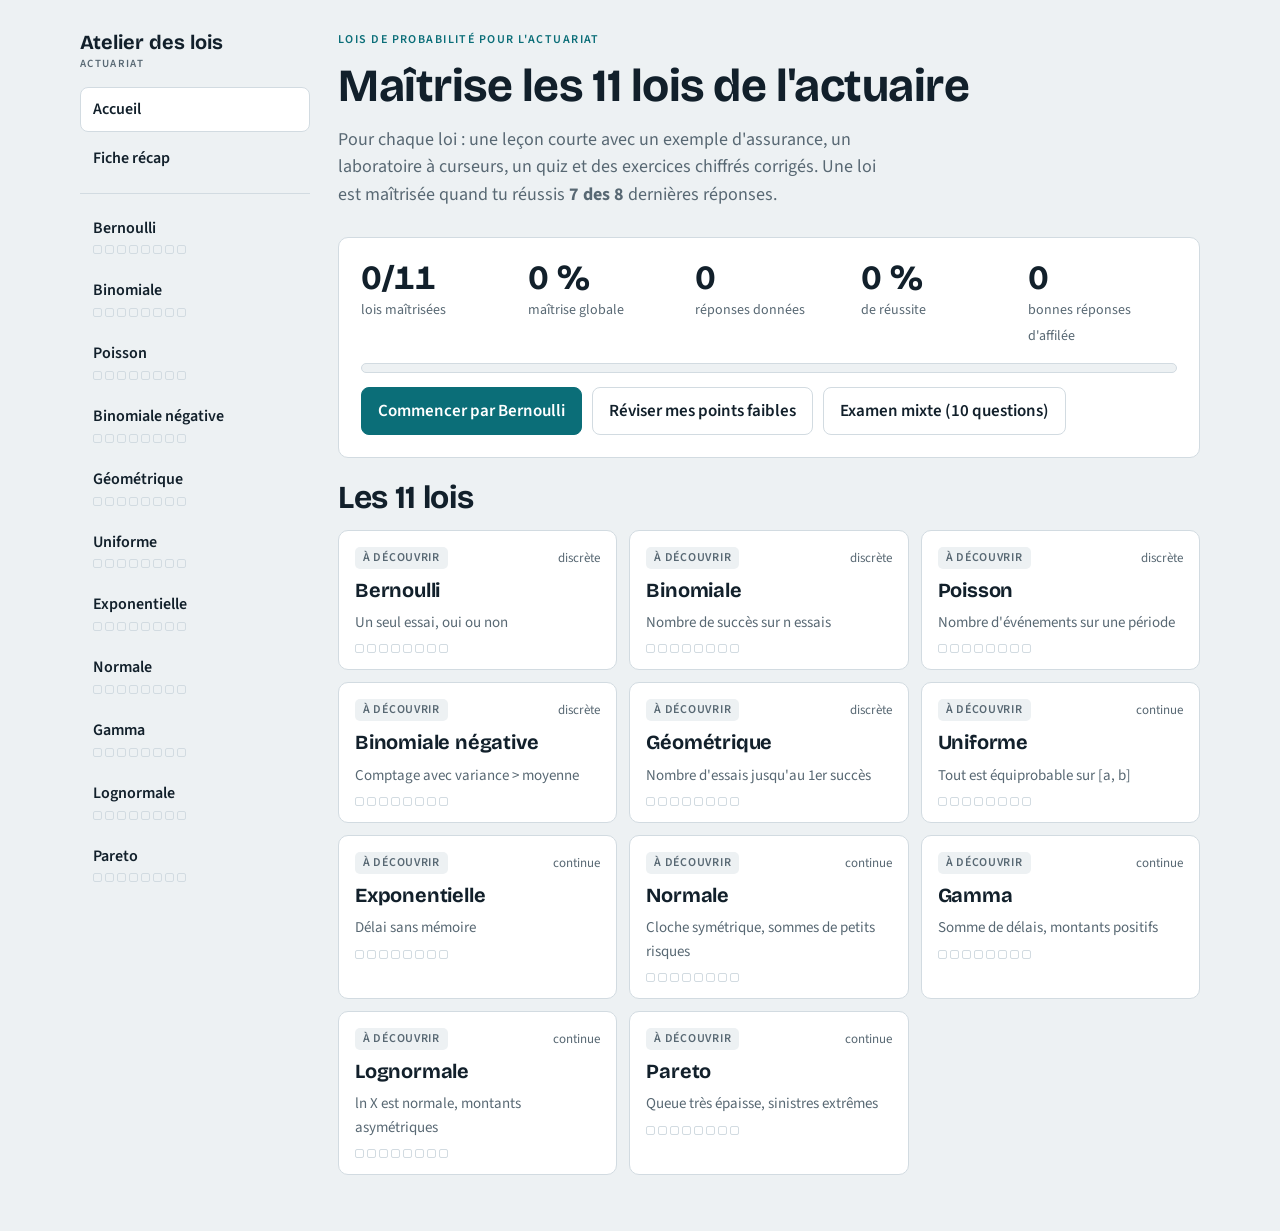
==== commit 7602c0a8: "Ajoute la loi binomiale négative à l'Atelier des lois Co-Authored-By: Claude Sonnet 5.5 <noreply@ant" ====
--- a/lois-actuariat.html
+++ b/lois-actuariat.html
@@ -171,7 +171,7 @@
 const sumF=(f,lo,k)=>{let s=0;for(let i=lo;i<=k;i++)s+=f(i);return Math.min(1,s);};
 function simpson(f,a,b,n=400){if(b<=a)return 0;const h=(b-a)/n;let s=f(a)+f(b);for(let i=1;i<n;i++)s+=f(a+i*h)*(i%2?4:2);return s*h/3;}
 
-/* ======================= CONTENU : les 10 lois ======================= */
+/* ======================= CONTENU : les 11 lois ======================= */
 const LAWS=[
 {id:'bernoulli',name:'Bernoulli',tag:'discrète',reco:'Un seul essai, oui ou non',
  idea:`Une seule expérience, deux issues : succès (1) avec la probabilité p, échec (0) sinon. C'est la brique de base de presque toutes les autres lois de comptage.`,
@@ -242,6 +242,30 @@
   {q:`Deux portefeuilles indépendants ont des sinistres Poisson(2) et Poisson(3). Que dire du total ?`,o:['Poisson(5)','Poisson(6)','Poisson(2,5)','Une loi normale exacte'],c:0,e:`La somme de Poisson indépendantes est une Poisson dont les paramètres s'additionnent.`}
  ]},
 
+{id:'binegative',name:'Binomiale négative',tag:'discrète',reco:'Comptage avec variance > moyenne',
+ idea:`Elle compte les échecs avant d'obtenir le r-ième succès. En actuariat, on l'utilise surtout comme une Poisson plus souple : même type de comptage, mais avec une variance supérieure à la moyenne (surdispersion).`,
+ ex:`Les assurés n'ont pas tous le même risque : certains sinistrent souvent, d'autres presque jamais. Si la fréquence λ varie selon une loi Gamma et que, à λ fixé, le nombre de sinistres est Poisson, alors le nombre de sinistres d'un assuré pris au hasard est binomial négatif.`,
+ formulas:`X ~ BN(r, p)   X = nombre d'échecs avant le r-ième succès   k = 0, 1, 2…\nP(X=k) = C(k+r−1, k) · p^r · (1−p)^k\nE[X]   = r(1−p)/p\nVar(X) = r(1−p)/p²   donc Var/E = 1/p > 1`,
+ eS:'r(1−p)/p',vS:'r(1−p)/p²',use:'Fréquence des sinistres avec surdispersion (mélange Poisson-Gamma)',
+ tips:[`Test de reconnaissance : variance > moyenne. Poisson (Var = E) ne convient plus, la binomiale négative prend le relais.`,`Le rapport Var/E vaut 1/p. Plus p est petit, plus la surdispersion est forte.`,`Somme de r géométriques indépendantes (qui comptent les échecs) = BN(r, p). Avec r = 1, on retrouve la géométrique.`,`Si r devient très grand avec la moyenne fixée, la loi se rapproche d'une Poisson.`],
+ trap:`Plusieurs conventions coexistent : certains livres comptent les essais jusqu'au r-ième succès (support r, r+1…), d'autres les échecs (support 0, 1…), et certains paramètrent par (r, moyenne). Ici X compte les échecs : vérifie toujours la définition de l'énoncé.`,
+ kind:'d',params:[{k:'r',l:'r (nombre de succès visés)',min:.5,max:20,step:.5,v:3},{k:'p',l:'p (probabilité de succès)',min:.05,max:.95,step:.01,v:.4}],
+ range:p=>[0,Math.min(80,Math.ceil(p.r*(1-p.p)/p.p+5*Math.sqrt(p.r*(1-p.p))/p.p+3))],
+ f:(p,k)=>k<0?0:Math.exp(lg(k+p.r)-lg(k+1)-lg(p.r)+p.r*Math.log(p.p)+k*Math.log(1-p.p)),F:null,
+ mean:p=>p.r*(1-p.p)/p.p,vr:p=>p.r*(1-p.p)/(p.p*p.p),
+ gen:[
+  ()=>{const r=rnd([2,3]),p=rnd([.4,.5,.6]),k=ri(0,3),a=comb(k+r-1,k)*Math.pow(p,r)*Math.pow(1-p,k);return{q:`Le nombre de sinistres suit une loi binomiale négative de paramètres <b>r = ${r}</b> et <b>p = ${fr(p)}</b> (nombre d'échecs avant le r-ième succès). Calcule <b>P(X = ${k})</b>.`,a,hint:'P(X=k) = C(k+r−1, k) · p^r · (1−p)^k',sol:`P(X=${k}) = C(${k+r-1},${k}) × ${fr(p)}^${r} × ${fr(1-p)}^${k} = ${fr(comb(k+r-1,k))} × ${fr(Math.pow(p,r),4)} × ${fr(Math.pow(1-p,k),4)} = ${fr(a,4)}.`};},
+  ()=>{const r=rnd([2,3,5]),p=rnd([.25,.4,.5,.8]);return{q:`X suit une loi binomiale négative de paramètres <b>r = ${r}</b> et <b>p = ${fr(p)}</b> (nombre d'échecs). Calcule <b>E[X]</b>.`,a:r*(1-p)/p,hint:'E[X] = r(1−p)/p',sol:`E[X] = ${r} × ${fr(1-p)} / ${fr(p)} = ${fr(r*(1-p)/p)}.`};},
+  ()=>{const r=rnd([2,3,5]),p=rnd([.25,.4,.5,.8]);return{q:`X suit une loi binomiale négative de paramètres <b>r = ${r}</b> et <b>p = ${fr(p)}</b> (nombre d'échecs). Calcule <b>Var(X)</b>.`,a:r*(1-p)/(p*p),hint:'Var(X) = r(1−p)/p²',sol:`Var(X) = ${r} × ${fr(1-p)} / ${fr(p)}² = ${fr(r*(1-p))} / ${fr(p*p,4)} = ${fr(r*(1-p)/(p*p))}.`};},
+  ()=>{const r=rnd([2,3,5]),p=rnd([.4,.5,.8]),m=r*(1-p)/p,v=m/p;return{q:`Un nombre de sinistres a pour moyenne <b>${fr(m,3)}</b> et pour variance <b>${fr(v,3)}</b>. On le modélise par une binomiale négative. Quelle est la valeur de <b>p</b> ?`,a:p,hint:'Var/E = 1/p',sol:`Var/E = ${fr(v,3)}/${fr(m,3)} = ${fr(v/m,3)} = 1/p, donc p = ${fr(p)}.`};}
+ ],
+ qcm:[
+  {q:`Un nombre de sinistres a pour moyenne 4 et pour variance 12. Quelle loi choisir ?`,o:['Poisson','Binomiale','Binomiale négative','Géométrique'],c:2,e:`Var > E : surdispersion. La Poisson impose Var = E et la binomiale impose Var < E.`},
+  {q:`X ~ BN(r = 3 ; p = 0,5), nombre d'échecs avant le 3ᵉ succès. Que vaut E[X] ?`,o:['3','6','1,5','0,5'],c:0,e:`E = r(1−p)/p = 3 × 0,5 / 0,5 = 3.`},
+  {q:`La binomiale négative avec r = 1 est…`,o:[`la loi géométrique (nombre d'échecs avant le 1er succès)`,'la loi de Poisson','la loi binomiale','la loi exponentielle'],c:0,e:`Attendre un seul succès : on retrouve la géométrique.`},
+  {q:`Pourquoi la binomiale négative est-elle utile en assurance ?`,o:[`Elle modélise un nombre de sinistres quand le risque varie d'un assuré à l'autre (mélange Poisson-Gamma), donc Var > E`,'Elle modélise le montant d\'un sinistre','Elle impose une variance égale à la moyenne','Elle ne sert que pour des événements rarissimes'],c:0,e:`Un mélange Poisson-Gamma produit une binomiale négative, avec plus de variabilité qu'une Poisson.`}
+ ]},
+
 {id:'geometrique',name:'Géométrique',tag:'discrète',reco:'Nombre d\'essais jusqu\'au 1er succès',
  idea:`On répète des essais indépendants de probabilité p, et on s'arrête au premier succès. X est le rang de cet essai : 1, 2, 3… La loi n'a pas de mémoire.`,
  ex:`Chaque année, un assuré a 20 % de chances d'avoir un sinistre. X est l'année du premier sinistre : on l'attend en moyenne 1/0,2 = 5 ans.`,
@@ -405,11 +429,13 @@
  ]}
 ];
 /* fonctions de répartition par sommation ou intégration */
-LAWS[1].F=(p,k)=>k<0?0:sumF(j=>LAWS[1].f(p,j),0,Math.min(p.n,Math.floor(k)));
-LAWS[2].F=(p,k)=>k<0?0:sumF(j=>LAWS[2].f(p,j),0,Math.floor(k));
-LAWS[7].F=(p,x)=>x<=0?0:Math.min(1,simpson(t=>LAWS[7].f(p,t),0,x,300));
-const TITLES={bernoulli:'Loi de Bernoulli',binomiale:'Loi binomiale',poisson:'Loi de Poisson',geometrique:'Loi géométrique',uniforme:'Loi uniforme',exponentielle:'Loi exponentielle',normale:'Loi normale',gamma:'Loi Gamma',lognormale:'Loi lognormale',pareto:'Loi de Pareto'};
+const TITLES={binegative:'Loi binomiale négative',bernoulli:'Loi de Bernoulli',binomiale:'Loi binomiale',poisson:'Loi de Poisson',geometrique:'Loi géométrique',uniforme:'Loi uniforme',exponentielle:'Loi exponentielle',normale:'Loi normale',gamma:'Loi Gamma',lognormale:'Loi lognormale',pareto:'Loi de Pareto'};
 const byId=id=>LAWS.find(l=>l.id===id);
+{const B=byId('binomiale'),P=byId('poisson'),N=byId('binegative'),G=byId('gamma');
+B.F=(p,k)=>k<0?0:sumF(j=>B.f(p,j),0,Math.min(p.n,Math.floor(k)));
+P.F=(p,k)=>k<0?0:sumF(j=>P.f(p,j),0,Math.floor(k));
+N.F=(p,k)=>k<0?0:sumF(j=>N.f(p,j),0,Math.floor(k));
+G.F=(p,x)=>x<=0?0:Math.min(1,simpson(t=>G.f(p,t),0,x,300));}
 
 /* ======================= PROGRESSION ======================= */
 const KEY='atelier-lois-v1';
@@ -509,10 +535,10 @@
 }
 function homeHTML(){
   const next=LAWS.find(l=>!mastered(l.id)),acc=D.tot?Math.round(D.ok/D.tot*100):0,ov=overall();
-  let h=`<div class="hero"><span class="eyebrow">Lois de probabilité pour l'actuariat</span><h1>Maîtrise les 10 lois de l'actuaire</h1><p>Pour chaque loi : une leçon courte avec un exemple d'assurance, un laboratoire à curseurs, un quiz et des exercices chiffrés corrigés. Une loi est maîtrisée quand tu réussis <b>7 des 8</b> dernières réponses.</p></div>`;
-  h+=`<div class="panel stack"><div class="dash"><div class="stat"><b>${nMastered()}/10</b><span>lois maîtrisées</span></div><div class="stat"><b>${ov} %</b><span>maîtrise globale</span></div><div class="stat"><b>${D.tot}</b><span>réponses données</span></div><div class="stat"><b>${acc} %</b><span>de réussite</span></div><div class="stat"><b>${D.streak}</b><span>bonnes réponses d'affilée</span></div></div><div class="bar" role="progressbar" aria-valuenow="${ov}" aria-valuemin="0" aria-valuemax="100"><div style="width:${ov}%"></div></div>
-  <div class="row">${next?`<button class="btn pri" data-act="law" data-id="${next.id}">${D.tot?'Continuer : ':'Commencer par '}${next.name}</button>`:`<span class="chip good">Les 10 lois sont maîtrisées</span>`}<button class="btn" data-act="weak">Réviser mes points faibles</button><button class="btn" data-act="exam">Examen mixte (10 questions)</button></div></div>`;
-  h+=`<div class="stack"><h2>Les 10 lois</h2><div class="laws">`+LAWS.map(l=>{const[st,c]=status(l.id);return`<button class="lawcard" data-act="law" data-id="${l.id}"><div class="row" style="justify-content:space-between"><span class="chip ${c}">${st}</span><span class="muted" style="font-size:13px">${l.tag}</span></div><h3>${l.name}</h3><span class="reco">${l.reco}</span>${pips(l.id)}</button>`;}).join('')+`</div></div>`;
+  let h=`<div class="hero"><span class="eyebrow">Lois de probabilité pour l'actuariat</span><h1>Maîtrise les ${LAWS.length} lois de l'actuaire</h1><p>Pour chaque loi : une leçon courte avec un exemple d'assurance, un laboratoire à curseurs, un quiz et des exercices chiffrés corrigés. Une loi est maîtrisée quand tu réussis <b>7 des 8</b> dernières réponses.</p></div>`;
+  h+=`<div class="panel stack"><div class="dash"><div class="stat"><b>${nMastered()}/${LAWS.length}</b><span>lois maîtrisées</span></div><div class="stat"><b>${ov} %</b><span>maîtrise globale</span></div><div class="stat"><b>${D.tot}</b><span>réponses données</span></div><div class="stat"><b>${acc} %</b><span>de réussite</span></div><div class="stat"><b>${D.streak}</b><span>bonnes réponses d'affilée</span></div></div><div class="bar" role="progressbar" aria-valuenow="${ov}" aria-valuemin="0" aria-valuemax="100"><div style="width:${ov}%"></div></div>
+  <div class="row">${next?`<button class="btn pri" data-act="law" data-id="${next.id}">${D.tot?'Continuer : ':'Commencer par '}${next.name}</button>`:`<span class="chip good">Les ${LAWS.length} lois sont maîtrisées</span>`}<button class="btn" data-act="weak">Réviser mes points faibles</button><button class="btn" data-act="exam">Examen mixte (10 questions)</button></div></div>`;
+  h+=`<div class="stack"><h2>Les ${LAWS.length} lois</h2><div class="laws">`+LAWS.map(l=>{const[st,c]=status(l.id);return`<button class="lawcard" data-act="law" data-id="${l.id}"><div class="row" style="justify-content:space-between"><span class="chip ${c}">${st}</span><span class="muted" style="font-size:13px">${l.tag}</span></div><h3>${l.name}</h3><span class="reco">${l.reco}</span>${pips(l.id)}</button>`;}).join('')+`</div></div>`;
   if(D.exams.length)h+=`<div class="panel stack"><h3>Derniers examens</h3><div class="row">`+D.exams.slice(-5).reverse().map(e=>`<span class="chip ${e.s/e.n>=.8?'good':'mute'}">${e.d} · ${e.s}/${e.n}</span>`).join('')+`</div></div>`;
   return h;
 }
@@ -535,7 +561,7 @@
   return h;
 }
 function sheetHTML(){
-  const dec=[['Un seul essai oui ou non','Bernoulli'],['Succès parmi n essais','Binomiale'],['Événements sur une période','Poisson'],['Essais jusqu\'au 1er succès','Géométrique'],['Délai sans mémoire','Exponentielle'],['Somme de délais exponentiels','Gamma'],['Montant positif asymétrique','Lognormale'],['Montant extrême, queue lourde','Pareto'],['Somme de nombreux petits risques','Normale'],['Tout équiprobable sur [a, b]','Uniforme']];
+  const dec=[['Un seul essai oui ou non','Bernoulli'],['Succès parmi n essais','Binomiale'],['Événements sur une période','Poisson'],['Comptage avec variance > moyenne','Binomiale négative'],['Essais jusqu\'au 1er succès','Géométrique'],['Délai sans mémoire','Exponentielle'],['Somme de délais exponentiels','Gamma'],['Montant positif asymétrique','Lognormale'],['Montant extrême, queue lourde','Pareto'],['Somme de nombreux petits risques','Normale'],['Tout équiprobable sur [a, b]','Uniforme']];
   return`<div class="stack"><span class="eyebrow">Fiche récapitulative</span><h2>Toutes les lois sur une page</h2></div>
   <div class="panel stack"><h3>Quelle loi choisir ?</h3><ul class="decide">${dec.map(d=>`<li><span>${d[0]}</span><b>→ ${d[1]}</b></li>`).join('')}</ul></div>
   <div class="panel"><div class="scroll"><table><thead><tr><th>Loi</th><th>Type</th><th>E[X]</th><th>Var(X)</th><th>Usage actuariel</th></tr></thead><tbody>${LAWS.map(l=>`<tr><td><b>${l.name}</b></td><td>${l.tag}</td><td class="m">${l.eS}</td><td class="m">${l.vS}</td><td>${l.use}</td></tr>`).join('')}</tbody></table></div></div>
